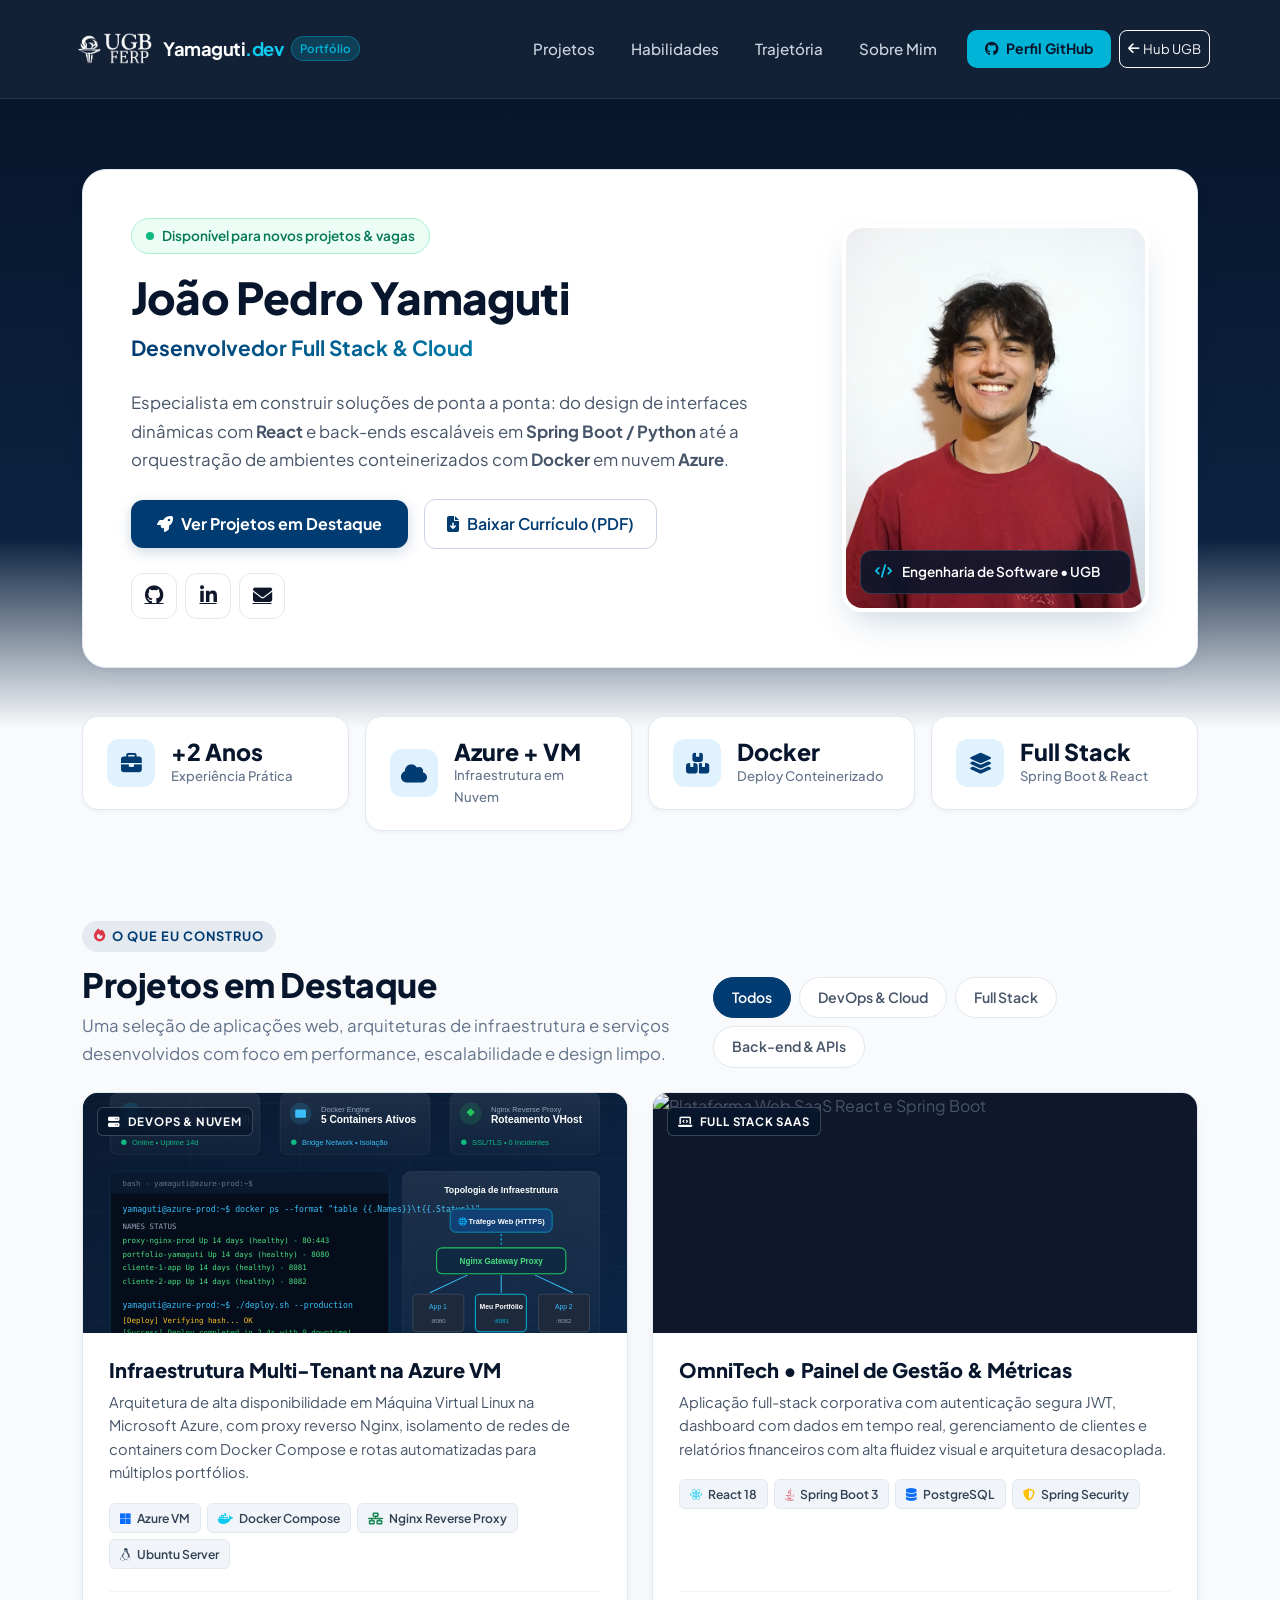
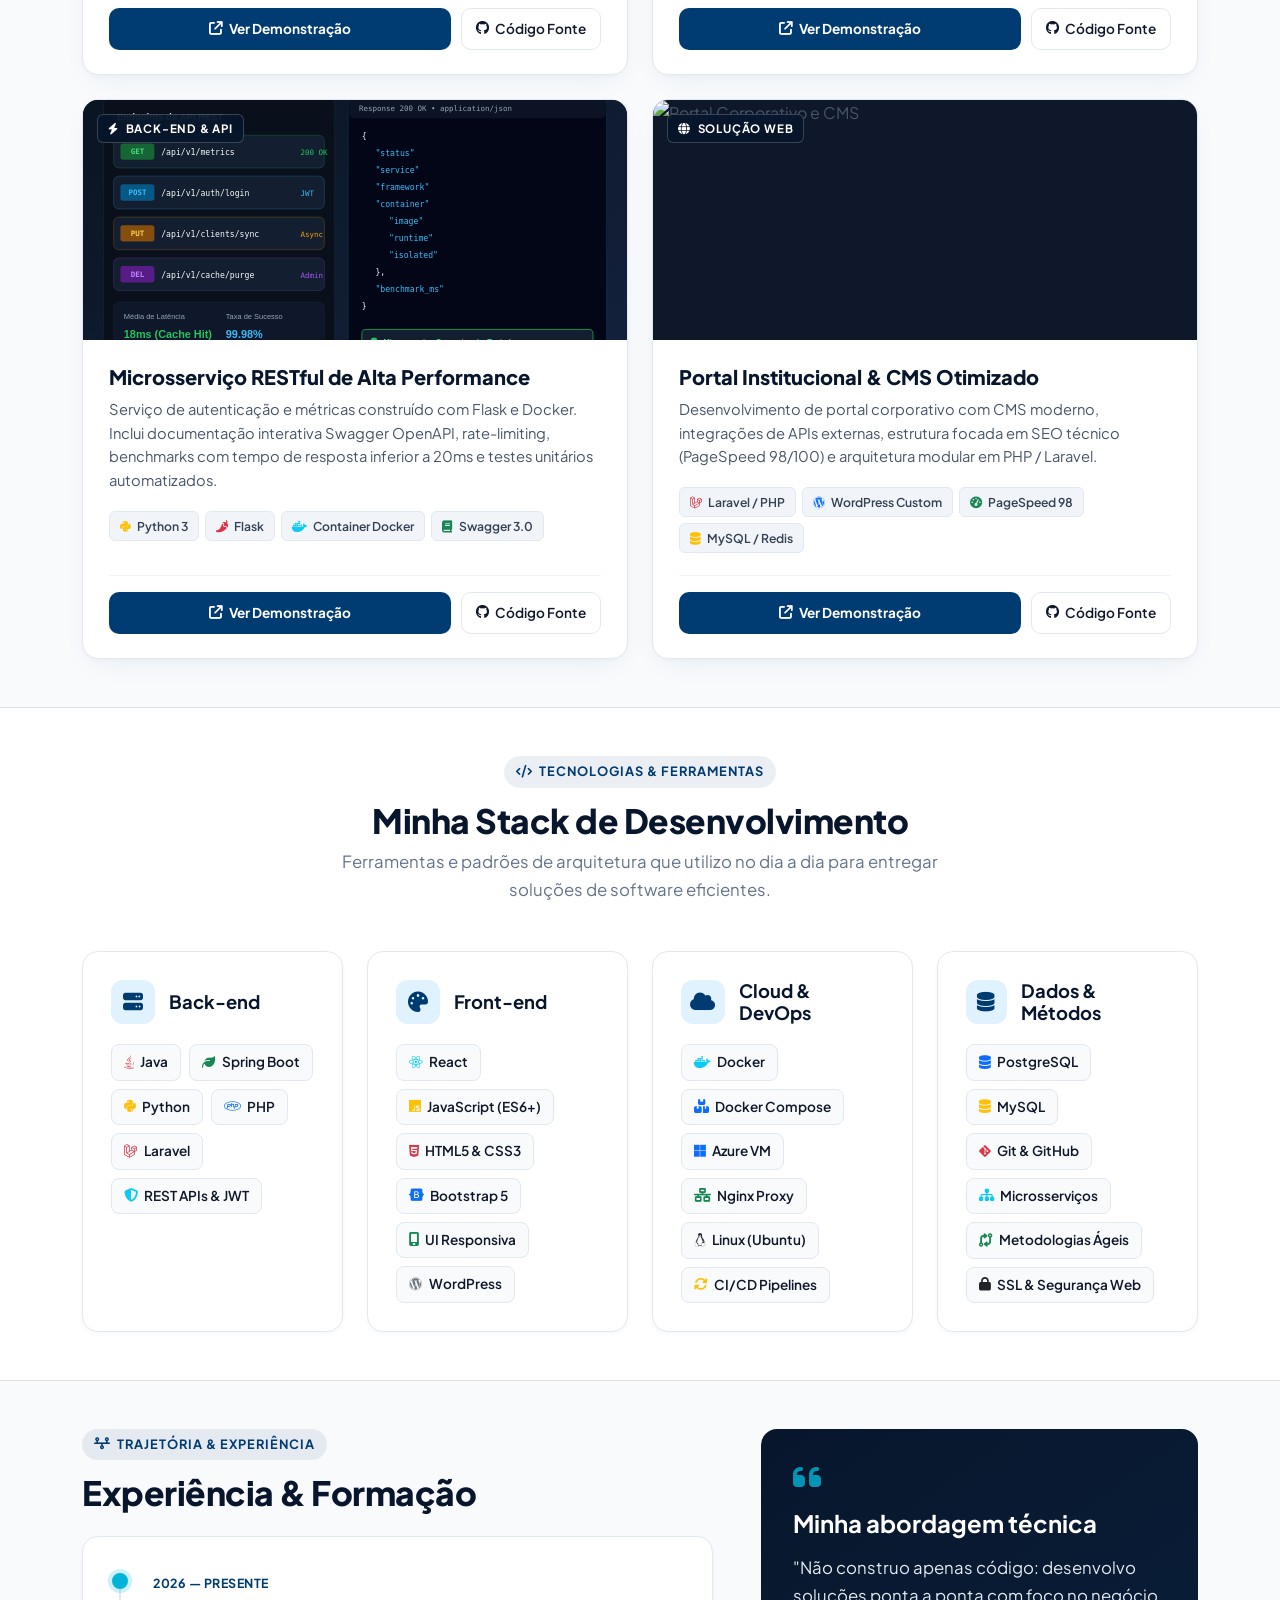
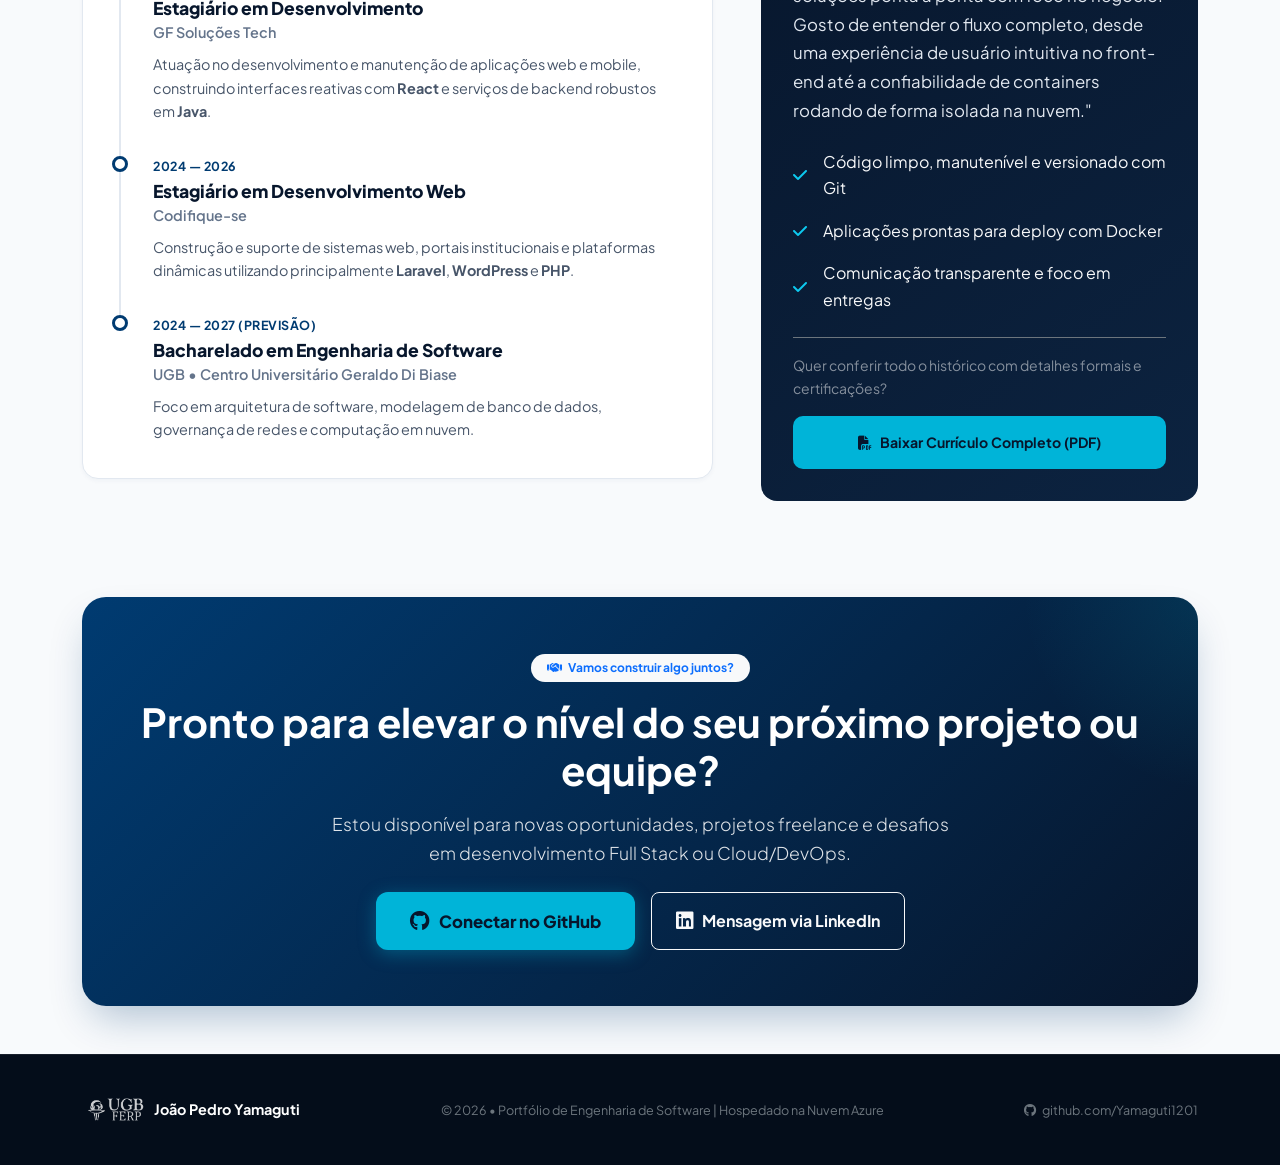
==== meu-portfolio/index.html @ a02f6c5c "feat: commit inicial do projeto trabalhoPortifolioUgb" ====
<!DOCTYPE html>
<html lang="pt-BR">

<head>
  <meta charset="UTF-8" />
  <meta name="viewport" content="width=device-width, initial-scale=1.0" />
  <title>João Pedro Yamaguti | Desenvolvedor Full Stack & Cloud</title>

  <!-- Google Fonts & Bootstrap -->
  <link rel="preconnect" href="https://fonts.googleapis.com">
  <link rel="preconnect" href="https://fonts.gstatic.com" crossorigin>
  <link href="https://fonts.googleapis.com/css2?family=Plus+Jakarta+Sans:wght@400;500;600;700;800&family=Inter:wght@400;500;600;700&display=swap" rel="stylesheet">
  <link href="https://cdn.jsdelivr.net/npm/bootstrap@5.3.3/dist/css/bootstrap.min.css" rel="stylesheet">
  <link rel="stylesheet" href="https://cdnjs.cloudflare.com/ajax/libs/font-awesome/6.5.1/css/all.min.css" />

  <!-- Estilos Personalizados -->
  <link rel="stylesheet" href="style.css" />
</head>

<body>

  <!-- ========================================================================
       Header / Navbar
       ======================================================================== -->
  <header class="navbar-custom sticky-top py-3">
    <nav class="navbar navbar-expand-lg navbar-dark container">
      <a class="navbar-brand d-flex align-items-center gap-2" href="#">
        <img src="images/fixed/logoShadow2018.png" alt="Logo UGB" style="height: 40px; width: auto;" />
        <div class="d-flex align-items-center gap-2">
          <span class="brand-title">Yamaguti<span class="text-info">.dev</span></span>
          <span class="brand-badge d-none d-sm-inline">Portfólio</span>
        </div>
      </a>

      <button class="navbar-toggler border-0" type="button" data-bs-toggle="collapse" data-bs-target="#navbarNav"
        aria-controls="navbarNav" aria-expanded="false" aria-label="Toggle navigation">
        <span class="navbar-toggler-icon"></span>
      </button>

      <div class="collapse navbar-collapse justify-content-end" id="navbarNav">
        <ul class="navbar-nav gap-2 align-items-center mt-3 mt-lg-0">
          <li class="nav-item">
            <a class="nav-link nav-link-custom" href="#projetos">Projetos</a>
          </li>
          <li class="nav-item">
            <a class="nav-link nav-link-custom" href="#skills">Habilidades</a>
          </li>
          <li class="nav-item">
            <a class="nav-link nav-link-custom" href="#trajetoria">Trajetória</a>
          </li>
          <li class="nav-item">
            <a class="nav-link nav-link-custom" href="#sobre">Sobre Mim</a>
          </li>
          <li class="nav-item ms-lg-2 d-flex gap-2 align-items-center">
            <a class="btn btn-nav-primary" href="https://github.com/Yamaguti1201" target="_blank" rel="noopener">
              <i class="fa-brands fa-github me-1"></i> Perfil GitHub
            </a>
            <a class="btn btn-outline-light btn-sm d-inline-flex align-items-center px-2 py-2" href="/" title="Voltar ao Hub UGB" style="font-size: 0.82rem; border-radius: 8px;">
              <i class="fa-solid fa-arrow-left me-1"></i> Hub UGB
            </a>
          </li>
        </ul>
      </div>
    </nav>
  </header>

  <!-- ========================================================================
       Hero Section
       ======================================================================== -->
  <section class="hero-wrapper">
    <div class="container">
      <div class="hero-card">
        <div class="row align-items-center g-5">

          <!-- Foto de Perfil / Visual -->
          <div class="col-lg-4 col-md-5 order-md-2">
            <div class="hero-img-box">
              <img src="images/variable/perfil1 - Edited.jpg" alt="Foto de João Pedro Yamaguti" />
              <div class="hero-img-tag">
                <i class="fa-solid fa-code text-info"></i>
                <span class="fw-semibold">Engenharia de Software • UGB</span>
              </div>
            </div>
          </div>

          <!-- Texto de Apresentação & Call To Actions -->
          <div class="col-lg-8 col-md-7 order-md-1 text-center text-md-start">
            
            <div class="hero-badge-status">
              <span class="pulse-dot"></span>
              <span>Disponível para novos projetos & vagas</span>
            </div>

            <h1 class="hero-name mb-2">João Pedro Yamaguti</h1>
            <div class="hero-role mb-4">Desenvolvedor Full Stack & Cloud</div>

            <p class="hero-bio mb-4">
              Especialista em construir soluções de ponta a ponta: do design de interfaces dinâmicas com 
              <strong>React</strong> e back-ends escaláveis em <strong>Spring Boot / Python</strong> até a 
              orquestração de ambientes conteinerizados com <strong>Docker</strong> em nuvem <strong>Azure</strong>.
            </p>

            <!-- Ações Principais -->
            <div class="d-flex flex-wrap gap-3 justify-content-center justify-content-md-start align-items-center mb-4">
              <a href="#projetos" class="btn btn-main-action">
                <i class="fa-solid fa-rocket"></i> Ver Projetos em Destaque
              </a>
              <a href="https://github.com/Yamaguti1201" target="_blank" rel="noopener" class="btn btn-cv-download">
                <i class="fa-solid fa-file-arrow-down"></i> Baixar Currículo (PDF)
              </a>
            </div>

            <!-- Redes Sociais Rápidas -->
            <div class="d-flex gap-2 justify-content-center justify-content-md-start">
              <a href="https://github.com/Yamaguti1201" target="_blank" rel="noopener" class="btn-social-icon" title="GitHub">
                <i class="fa-brands fa-github"></i>
              </a>
              <a href="https://github.com/Yamaguti1201" target="_blank" rel="noopener" class="btn-social-icon" title="LinkedIn">
                <i class="fa-brands fa-linkedin-in"></i>
              </a>
              <a href="https://github.com/Yamaguti1201" target="_blank" rel="noopener" class="btn-social-icon" title="Enviar Email">
                <i class="fa-solid fa-envelope"></i>
              </a>
            </div>

          </div>

        </div>
      </div>
    </div>
  </section>

  <!-- ========================================================================
       Quick Stats Ribbon (Métricas de Impacto)
       ======================================================================== -->
  <section class="stats-ribbon">
    <div class="container">
      <div class="row g-3">
        <div class="col-6 col-lg-3">
          <div class="stat-box">
            <div class="stat-icon"><i class="fa-solid fa-briefcase"></i></div>
            <div>
              <div class="stat-number">+2 Anos</div>
              <p class="stat-label">Experiência Prática</p>
            </div>
          </div>
        </div>
        <div class="col-6 col-lg-3">
          <div class="stat-box">
            <div class="stat-icon"><i class="fa-solid fa-cloud"></i></div>
            <div>
              <div class="stat-number">Azure + VM</div>
              <p class="stat-label">Infraestrutura em Nuvem</p>
            </div>
          </div>
        </div>
        <div class="col-6 col-lg-3">
          <div class="stat-box">
            <div class="stat-icon"><i class="fa-solid fa-boxes-stacked"></i></div>
            <div>
              <div class="stat-number">Docker</div>
              <p class="stat-label">Deploy Conteinerizado</p>
            </div>
          </div>
        </div>
        <div class="col-6 col-lg-3">
          <div class="stat-box">
            <div class="stat-icon"><i class="fa-solid fa-layer-group"></i></div>
            <div>
              <div class="stat-number">Full Stack</div>
              <p class="stat-label">Spring Boot & React</p>
            </div>
          </div>
        </div>
      </div>
    </div>
  </section>

  <!-- ========================================================================
       PROJETOS EM DESTAQUE (A Estrela do Portfólio)
       ======================================================================== -->
  <section id="projetos" class="py-5" style="padding-top: 90px !important;">
    <div class="container">
      
      <!-- Cabeçalho da Seção -->
      <div class="d-flex flex-column flex-md-row justify-content-between align-items-md-end mb-4 gap-3">
        <div>
          <span class="section-badge"><i class="fa-solid fa-fire text-danger"></i> O que eu construo</span>
          <h2 class="section-title mb-2">Projetos em Destaque</h2>
          <p class="section-subtitle mb-0">
            Uma seleção de aplicações web, arquiteturas de infraestrutura e serviços desenvolvidos com foco em performance, escalabilidade e design limpo.
          </p>
        </div>

        <!-- Filtros Rápidos (Interativos via JS) -->
        <div class="d-flex flex-wrap gap-2" id="project-filters">
          <button class="filter-btn active" data-filter="all">Todos</button>
          <button class="filter-btn" data-filter="cloud">DevOps & Cloud</button>
          <button class="filter-btn" data-filter="fullstack">Full Stack</button>
          <button class="filter-btn" data-filter="backend">Back-end & APIs</button>
        </div>
      </div>

      <!-- Grid de Cards de Projetos -->
      <div class="row g-4">

        <!-- Projeto 1: Cloud & DevOps Azure -->
        <div class="col-lg-6 project-item" data-category="cloud">
          <div class="project-card">
            <div class="project-media-wrapper">
              <span class="project-category-tag"><i class="fa-solid fa-server me-1"></i> DevOps & Nuvem</span>
              <img src="images/variable/project-cloud.svg" alt="Infraestrutura Azure e Docker" />
            </div>
            <div class="project-content">
              <h3 class="project-title">Infraestrutura Multi-Tenant na Azure VM</h3>
              <p class="project-desc">
                Arquitetura de alta disponibilidade em Máquina Virtual Linux na Microsoft Azure, com proxy reverso Nginx, 
                isolamento de redes de containers com Docker Compose e rotas automatizadas para múltiplos portfólios.
              </p>
              <div class="tech-tags-list">
                <span class="tech-tag"><i class="fa-brands fa-microsoft text-primary me-1"></i> Azure VM</span>
                <span class="tech-tag"><i class="fa-brands fa-docker text-info me-1"></i> Docker Compose</span>
                <span class="tech-tag"><i class="fa-solid fa-network-wired text-success me-1"></i> Nginx Reverse Proxy</span>
                <span class="tech-tag"><i class="fa-brands fa-linux me-1"></i> Ubuntu Server</span>
              </div>
              <div class="project-card-footer">
                <a href="https://github.com/Yamaguti1201" target="_blank" rel="noopener" class="btn-project-primary">
                  <i class="fa-solid fa-arrow-up-right-from-square"></i> Ver Demonstração
                </a>
                <a href="https://github.com/Yamaguti1201" target="_blank" rel="noopener" class="btn-project-code">
                  <i class="fa-brands fa-github"></i> Código Fonte
                </a>
              </div>
            </div>
          </div>
        </div>

        <!-- Projeto 2: Full Stack Spring Boot + React -->
        <div class="col-lg-6 project-item" data-category="fullstack">
          <div class="project-card">
            <div class="project-media-wrapper">
              <span class="project-category-tag"><i class="fa-solid fa-laptop-code me-1"></i> Full Stack SaaS</span>
              <img src="images/variable/project-webapp.svg" alt="Plataforma Web SaaS React e Spring Boot" />
            </div>
            <div class="project-content">
              <h3 class="project-title">OmniTech • Painel de Gestão & Métricas</h3>
              <p class="project-desc">
                Aplicação full-stack corporativa com autenticação segura JWT, dashboard com dados em tempo real, 
                gerenciamento de clientes e relatórios financeiros com alta fluidez visual e arquitetura desacoplada.
              </p>
              <div class="tech-tags-list">
                <span class="tech-tag"><i class="fa-brands fa-react text-info me-1"></i> React 18</span>
                <span class="tech-tag"><i class="fa-brands fa-java text-danger me-1"></i> Spring Boot 3</span>
                <span class="tech-tag"><i class="fa-solid fa-database text-primary me-1"></i> PostgreSQL</span>
                <span class="tech-tag"><i class="fa-solid fa-shield-halved text-warning me-1"></i> Spring Security</span>
              </div>
              <div class="project-card-footer">
                <a href="https://github.com/Yamaguti1201" target="_blank" rel="noopener" class="btn-project-primary">
                  <i class="fa-solid fa-arrow-up-right-from-square"></i> Ver Demonstração
                </a>
                <a href="https://github.com/Yamaguti1201" target="_blank" rel="noopener" class="btn-project-code">
                  <i class="fa-brands fa-github"></i> Código Fonte
                </a>
              </div>
            </div>
          </div>
        </div>

        <!-- Projeto 3: API Python Flask Microservice -->
        <div class="col-lg-6 project-item" data-category="backend">
          <div class="project-card">
            <div class="project-media-wrapper">
              <span class="project-category-tag"><i class="fa-solid fa-bolt me-1"></i> Back-end & API</span>
              <img src="images/variable/project-api.svg" alt="API REST em Python e Flask" />
            </div>
            <div class="project-content">
              <h3 class="project-title">Microsserviço RESTful de Alta Performance</h3>
              <p class="project-desc">
                Serviço de autenticação e métricas construído com Flask e Docker. Inclui documentação interativa Swagger OpenAPI, 
                rate-limiting, benchmarks com tempo de resposta inferior a 20ms e testes unitários automatizados.
              </p>
              <div class="tech-tags-list">
                <span class="tech-tag"><i class="fa-brands fa-python text-warning me-1"></i> Python 3</span>
                <span class="tech-tag"><i class="fa-solid fa-pepper-hot text-danger me-1"></i> Flask</span>
                <span class="tech-tag"><i class="fa-brands fa-docker text-info me-1"></i> Container Docker</span>
                <span class="tech-tag"><i class="fa-solid fa-book text-success me-1"></i> Swagger 3.0</span>
              </div>
              <div class="project-card-footer">
                <a href="https://github.com/Yamaguti1201" target="_blank" rel="noopener" class="btn-project-primary">
                  <i class="fa-solid fa-arrow-up-right-from-square"></i> Ver Demonstração
                </a>
                <a href="https://github.com/Yamaguti1201" target="_blank" rel="noopener" class="btn-project-code">
                  <i class="fa-brands fa-github"></i> Código Fonte
                </a>
              </div>
            </div>
          </div>
        </div>

        <!-- Projeto 4: Portal Web & Otimização de Performance -->
        <div class="col-lg-6 project-item" data-category="fullstack">
          <div class="project-card">
            <div class="project-media-wrapper">
              <span class="project-category-tag"><i class="fa-solid fa-globe me-1"></i> Solução Web</span>
              <img src="images/variable/project-cms.svg" alt="Portal Corporativo e CMS" />
            </div>
            <div class="project-content">
              <h3 class="project-title">Portal Institucional & CMS Otimizado</h3>
              <p class="project-desc">
                Desenvolvimento de portal corporativo com CMS moderno, integrações de APIs externas, 
                estrutura focada em SEO técnico (PageSpeed 98/100) e arquitetura modular em PHP / Laravel.
              </p>
              <div class="tech-tags-list">
                <span class="tech-tag"><i class="fa-brands fa-laravel text-danger me-1"></i> Laravel / PHP</span>
                <span class="tech-tag"><i class="fa-brands fa-wordpress text-primary me-1"></i> WordPress Custom</span>
                <span class="tech-tag"><i class="fa-solid fa-gauge-high text-success me-1"></i> PageSpeed 98</span>
                <span class="tech-tag"><i class="fa-solid fa-database text-warning me-1"></i> MySQL / Redis</span>
              </div>
              <div class="project-card-footer">
                <a href="https://github.com/Yamaguti1201" target="_blank" rel="noopener" class="btn-project-primary">
                  <i class="fa-solid fa-arrow-up-right-from-square"></i> Ver Demonstração
                </a>
                <a href="https://github.com/Yamaguti1201" target="_blank" rel="noopener" class="btn-project-code">
                  <i class="fa-brands fa-github"></i> Código Fonte
                </a>
              </div>
            </div>
          </div>
        </div>

      </div>

    </div>
  </section>

  <!-- ========================================================================
       STACK TECNOLÓGICA & HABILIDADES
       ======================================================================== -->
  <section id="skills" class="py-5 bg-white border-top border-bottom">
    <div class="container">
      
      <div class="text-center max-w-xl mx-auto mb-5">
        <span class="section-badge"><i class="fa-solid fa-code"></i> Tecnologias & Ferramentas</span>
        <h2 class="section-title mb-2">Minha Stack de Desenvolvimento</h2>
        <p class="section-subtitle mx-auto">
          Ferramentas e padrões de arquitetura que utilizo no dia a dia para entregar soluções de software eficientes.
        </p>
      </div>

      <div class="row g-4">
        <!-- Back-end -->
        <div class="col-md-6 col-lg-3">
          <div class="skill-category-card">
            <div class="skill-cat-header">
              <div class="skill-cat-icon"><i class="fa-solid fa-server"></i></div>
              <h4 class="skill-cat-title">Back-end</h4>
            </div>
            <div class="skill-items-grid">
              <span class="skill-badge"><i class="fa-brands fa-java text-danger"></i> Java</span>
              <span class="skill-badge"><i class="fa-solid fa-leaf text-success"></i> Spring Boot</span>
              <span class="skill-badge"><i class="fa-brands fa-python text-warning"></i> Python</span>
              <span class="skill-badge"><i class="fa-brands fa-php text-primary"></i> PHP</span>
              <span class="skill-badge"><i class="fa-brands fa-laravel text-danger"></i> Laravel</span>
              <span class="skill-badge"><i class="fa-solid fa-shield-halved text-info"></i> REST APIs & JWT</span>
            </div>
          </div>
        </div>

        <!-- Front-end -->
        <div class="col-md-6 col-lg-3">
          <div class="skill-category-card">
            <div class="skill-cat-header">
              <div class="skill-cat-icon"><i class="fa-solid fa-palette"></i></div>
              <h4 class="skill-cat-title">Front-end</h4>
            </div>
            <div class="skill-items-grid">
              <span class="skill-badge"><i class="fa-brands fa-react text-info"></i> React</span>
              <span class="skill-badge"><i class="fa-brands fa-js text-warning"></i> JavaScript (ES6+)</span>
              <span class="skill-badge"><i class="fa-brands fa-html5 text-danger"></i> HTML5 & CSS3</span>
              <span class="skill-badge"><i class="fa-brands fa-bootstrap text-primary"></i> Bootstrap 5</span>
              <span class="skill-badge"><i class="fa-solid fa-mobile-screen text-success"></i> UI Responsiva</span>
              <span class="skill-badge"><i class="fa-brands fa-wordpress text-secondary"></i> WordPress</span>
            </div>
          </div>
        </div>

        <!-- Cloud & DevOps -->
        <div class="col-md-6 col-lg-3">
          <div class="skill-category-card">
            <div class="skill-cat-header">
              <div class="skill-cat-icon"><i class="fa-solid fa-cloud"></i></div>
              <h4 class="skill-cat-title">Cloud & DevOps</h4>
            </div>
            <div class="skill-items-grid">
              <span class="skill-badge"><i class="fa-brands fa-docker text-info"></i> Docker</span>
              <span class="skill-badge"><i class="fa-solid fa-boxes-stacked text-primary"></i> Docker Compose</span>
              <span class="skill-badge"><i class="fa-brands fa-microsoft text-primary"></i> Azure VM</span>
              <span class="skill-badge"><i class="fa-solid fa-network-wired text-success"></i> Nginx Proxy</span>
              <span class="skill-badge"><i class="fa-brands fa-linux text-dark"></i> Linux (Ubuntu)</span>
              <span class="skill-badge"><i class="fa-solid fa-rotate text-warning"></i> CI/CD Pipelines</span>
            </div>
          </div>
        </div>

        <!-- Banco de Dados & Métodos -->
        <div class="col-md-6 col-lg-3">
          <div class="skill-category-card">
            <div class="skill-cat-header">
              <div class="skill-cat-icon"><i class="fa-solid fa-database"></i></div>
              <h4 class="skill-cat-title">Dados & Métodos</h4>
            </div>
            <div class="skill-items-grid">
              <span class="skill-badge"><i class="fa-solid fa-database text-primary"></i> PostgreSQL</span>
              <span class="skill-badge"><i class="fa-solid fa-database text-warning"></i> MySQL</span>
              <span class="skill-badge"><i class="fa-brands fa-git-alt text-danger"></i> Git & GitHub</span>
              <span class="skill-badge"><i class="fa-solid fa-sitemap text-info"></i> Microsserviços</span>
              <span class="skill-badge"><i class="fa-solid fa-code-compare text-success"></i> Metodologias Ágeis</span>
              <span class="skill-badge"><i class="fa-solid fa-lock text-dark"></i> SSL & Segurança Web</span>
            </div>
          </div>
        </div>

      </div>

    </div>
  </section>

  <!-- ========================================================================
       TRAJETÓRIA & SOBRE MIM (Substituindo o visual burocrático de currículo)
       ======================================================================== -->
  <section id="trajetoria" class="py-5">
    <div class="container">
      
      <div class="row g-5 align-items-stretch">
        
        <!-- Coluna da Esquerda: Timeline Profissional Moderna -->
        <div class="col-lg-7">
          <span class="section-badge"><i class="fa-solid fa-timeline"></i> Trajetória & Experiência</span>
          <h2 class="section-title mb-4">Experiência & Formação</h2>

          <div class="timeline-card">
            
            <!-- Item 1: Atual -->
            <div class="timeline-item active">
              <div class="timeline-dot"></div>
              <div class="timeline-period">2026 — Presente</div>
              <h3 class="timeline-role">Estagiário em Desenvolvimento</h3>
              <div class="timeline-company">GF Soluções Tech</div>
              <p class="timeline-text">
                Atuação no desenvolvimento e manutenção de aplicações web e mobile, construindo interfaces reativas com 
                <strong>React</strong> e serviços de backend robustos em <strong>Java</strong>.
              </p>
            </div>

            <!-- Item 2 -->
            <div class="timeline-item">
              <div class="timeline-dot"></div>
              <div class="timeline-period">2024 — 2026</div>
              <h3 class="timeline-role">Estagiário em Desenvolvimento Web</h3>
              <div class="timeline-company">Codifique-se</div>
              <p class="timeline-text">
                Construção e suporte de sistemas web, portais institucionais e plataformas dinâmicas utilizando 
                principalmente <strong>Laravel</strong>, <strong>WordPress</strong> e <strong>PHP</strong>.
              </p>
            </div>

            <!-- Item 3: Formação Acadêmica -->
            <div class="timeline-item">
              <div class="timeline-dot"></div>
              <div class="timeline-period">2024 — 2027 (Previsão)</div>
              <h3 class="timeline-role">Bacharelado em Engenharia de Software</h3>
              <div class="timeline-company">UGB • Centro Universitário Geraldo Di Biase</div>
              <p class="timeline-text">
                Foco em arquitetura de software, modelagem de banco de dados, governança de redes e computação em nuvem.
              </p>
            </div>

          </div>
        </div>

        <!-- Coluna da Direita: Filosofia de Engenharia e Download do CV Completo -->
        <div class="col-lg-5" id="sobre">
          <div class="highlight-quote-box">
            <div>
              <i class="fa-solid fa-quote-left quote-icon"></i>
              <h3 class="h4 fw-bold text-white mb-3">Minha abordagem técnica</h3>
              <p class="quote-text mb-4">
                "Não construo apenas código: desenvolvo soluções ponta a ponta com foco no negócio. 
                Gosto de entender o fluxo completo, desde uma experiência de usuário intuitiva no front-end até 
                a confiabilidade de containers rodando de forma isolada na nuvem."
              </p>

              <div class="d-flex flex-column gap-3 mb-4">
                <div class="d-flex align-items-center gap-3 text-light">
                  <i class="fa-solid fa-check text-info"></i>
                  <span>Código limpo, manutenível e versionado com Git</span>
                </div>
                <div class="d-flex align-items-center gap-3 text-light">
                  <i class="fa-solid fa-check text-info"></i>
                  <span>Aplicações prontas para deploy com Docker</span>
                </div>
                <div class="d-flex align-items-center gap-3 text-light">
                  <i class="fa-solid fa-check text-info"></i>
                  <span>Comunicação transparente e foco em entregas</span>
                </div>
              </div>
            </div>

            <div class="pt-3 border-top border-secondary">
              <p class="small text-white-50 mb-3">
                Quer conferir todo o histórico com detalhes formais e certificações?
              </p>
              <a href="https://github.com/Yamaguti1201" target="_blank" rel="noopener" class="btn btn-nav-primary w-100 py-3 text-center justify-content-center d-flex align-items-center gap-2">
                <i class="fa-solid fa-file-pdf"></i> Baixar Currículo Completo (PDF)
              </a>
            </div>
          </div>
        </div>

      </div>

    </div>
  </section>

  <!-- ========================================================================
       CHAMADA PARA AÇÃO (CTA / CONTATO)
       ======================================================================== -->
  <section id="contato" class="py-5">
    <div class="container">
      <div class="cta-box text-center">
        <span class="badge bg-light text-primary fw-bold px-3 py-2 rounded-pill mb-3">
          <i class="fa-solid fa-handshake me-1"></i> Vamos construir algo juntos?
        </span>
        <h2 class="display-6 fw-bold text-white mb-3">
          Pronto para elevar o nível do seu próximo projeto ou equipe?
        </h2>
        <p class="lead text-light mb-4 mx-auto" style="max-width: 620px; font-size: 1.1rem; opacity: 0.9;">
          Estou disponível para novas oportunidades, projetos freelance e desafios em desenvolvimento Full Stack ou Cloud/DevOps.
        </p>

        <div class="d-flex flex-wrap gap-3 justify-content-center">
          <a href="https://github.com/Yamaguti1201" target="_blank" rel="noopener" class="btn btn-cta-contact">
            <i class="fa-brands fa-github fs-5"></i> Conectar no GitHub
          </a>
          <a href="https://github.com/Yamaguti1201" target="_blank" rel="noopener" class="btn btn-outline-light px-4 py-3 rounded-3 fw-bold d-inline-flex align-items-center gap-2">
            <i class="fa-brands fa-linkedin fs-5"></i> Mensagem via LinkedIn
          </a>
        </div>
      </div>
    </div>
  </section>

  <!-- ========================================================================
       FOOTER
       ======================================================================== -->
  <footer class="footer-custom">
    <div class="container text-center">
      <div class="d-flex flex-column flex-md-row justify-content-between align-items-center gap-3">
        <div class="d-flex align-items-center gap-2">
          <img src="images/fixed/logoShadow2018.png" alt="Logo UGB" style="height: 30px; opacity: 0.8;" />
          <span class="text-white fw-bold">João Pedro Yamaguti</span>
        </div>
        <p class="mb-0 text-secondary small">
          © 2026 • Portfólio de Engenharia de Software | Hospedado na Nuvem Azure
        </p>
        <div>
          <a href="https://github.com/Yamaguti1201" target="_blank" rel="noopener" class="text-secondary text-decoration-none small hover-white">
            <i class="fa-brands fa-github me-1"></i> github.com/Yamaguti1201
          </a>
        </div>
      </div>
    </div>
  </footer>

  <!-- Scripts -->
  <script src="https://cdn.jsdelivr.net/npm/bootstrap@5.3.3/dist/js/bootstrap.bundle.min.js"></script>
  <script>
    // Filtro interativo de projetos
    document.addEventListener('DOMContentLoaded', function () {
      const filterBtns = document.querySelectorAll('#project-filters .filter-btn');
      const projectItems = document.querySelectorAll('.project-item');

      filterBtns.forEach(btn => {
        btn.addEventListener('click', function () {
          // Atualiza botão ativo
          filterBtns.forEach(b => b.classList.remove('active'));
          this.classList.add('active');

          const filterValue = this.getAttribute('data-filter');

          // Filtra os cards
          projectItems.forEach(item => {
            const category = item.getAttribute('data-category');
            if (filterValue === 'all' || category === filterValue) {
              item.style.display = 'block';
              item.style.animation = 'fadeIn 0.4s ease forwards';
            } else {
              item.style.display = 'none';
            }
          });
        });
      });
    });
  </script>

</body>

</html>
---- meu-portfolio/style.css ----
@import url('https://fonts.googleapis.com/css2?family=Plus+Jakarta+Sans:wght@400;500;600;700;800&family=Inter:wght@400;500;600;700&display=swap');

:root {
  --primary-dark: #07162c;
  --primary-blue: #003b71;
  --accent-cyan: #00b4d8;
  --accent-hover: #0096c7;
  --accent-light: #e0f2fe;
  --bg-page: #f8fafc;
  --bg-card: #ffffff;
  --text-dark: #0f172a;
  --text-body: #475569;
  --text-muted: #64748b;
  --border-subtle: #e2e8f0;
  --shadow-sm: 0 2px 4px rgba(0, 59, 113, 0.04);
  --shadow-card: 0 10px 30px -10px rgba(0, 59, 113, 0.08), 0 2px 6px -2px rgba(0, 0, 0, 0.04);
  --shadow-hover: 0 20px 35px -10px rgba(0, 59, 113, 0.16), 0 6px 12px -4px rgba(0, 0, 0, 0.06);
  --radius-lg: 16px;
  --radius-md: 12px;
}

body {
  font-family: 'Plus Jakarta Sans', 'Inter', -apple-system, sans-serif;
  background-color: var(--bg-page);
  color: var(--text-body);
  line-height: 1.65;
  overflow-x: hidden;
}

/* ==========================================================================
   Navbar
   ========================================================================== */
.navbar-custom {
  background: rgba(7, 22, 44, 0.95);
  backdrop-filter: blur(12px);
  -webkit-backdrop-filter: blur(12px);
  border-bottom: 1px solid rgba(255, 255, 255, 0.08);
  transition: all 0.3s ease;
}

.brand-title {
  font-size: 1.15rem;
  font-weight: 700;
  color: #ffffff;
  letter-spacing: -0.5px;
}

.brand-badge {
  font-size: 0.72rem;
  background: rgba(0, 180, 216, 0.2);
  color: var(--accent-cyan);
  border: 1px solid rgba(0, 180, 216, 0.4);
  padding: 2px 8px;
  border-radius: 20px;
  font-weight: 600;
}

.nav-link-custom {
  color: #cbd5e1 !important;
  font-weight: 500;
  font-size: 0.95rem;
  padding: 8px 14px !important;
  border-radius: 8px;
  transition: all 0.2s ease;
}

.nav-link-custom:hover {
  color: #ffffff !important;
  background: rgba(255, 255, 255, 0.06);
}

.btn-nav-primary {
  background: var(--accent-cyan);
  color: #07162c !important;
  font-weight: 700;
  font-size: 0.88rem;
  padding: 8px 18px;
  border-radius: 10px;
  border: none;
  transition: all 0.25s ease;
}

.btn-nav-primary:hover {
  background: #38bdf8;
  transform: translateY(-2px);
  box-shadow: 0 4px 14px rgba(0, 180, 216, 0.35);
}

/* ==========================================================================
   Hero Section
   ========================================================================== */
.hero-wrapper {
  background: linear-gradient(180deg, #07162c 0%, #0c2340 70%, #f8fafc 100%);
  padding-top: 70px;
  padding-bottom: 60px;
  position: relative;
}

.hero-card {
  background: #ffffff;
  border-radius: 24px;
  padding: 48px;
  box-shadow: var(--shadow-card);
  border: 1px solid var(--border-subtle);
  position: relative;
  overflow: hidden;
}

.hero-badge-status {
  display: inline-flex;
  align-items: center;
  gap: 8px;
  background: #ecfdf5;
  border: 1px solid #a7f3d0;
  color: #047857;
  padding: 6px 14px;
  border-radius: 30px;
  font-size: 0.85rem;
  font-weight: 600;
  margin-bottom: 18px;
}

.pulse-dot {
  width: 8px;
  height: 8px;
  background-color: #10b981;
  border-radius: 50%;
  box-shadow: 0 0 0 0 rgba(16, 185, 129, 0.7);
  animation: pulse-green 1.8s infinite;
}

@keyframes pulse-green {
  0% {
    transform: scale(0.95);
    box-shadow: 0 0 0 0 rgba(16, 185, 129, 0.7);
  }
  70% {
    transform: scale(1);
    box-shadow: 0 0 0 8px rgba(16, 185, 129, 0);
  }
  100% {
    transform: scale(0.95);
    box-shadow: 0 0 0 0 rgba(16, 185, 129, 0);
  }
}

.hero-name {
  font-size: 2.75rem;
  font-weight: 800;
  color: var(--primary-dark);
  line-height: 1.15;
  letter-spacing: -0.8px;
}

.hero-role {
  font-size: 1.3rem;
  font-weight: 700;
  color: var(--primary-blue);
  background: linear-gradient(90deg, #003b71, #00b4d8);
  -webkit-background-clip: text;
  -webkit-text-fill-color: transparent;
}

.hero-bio {
  color: var(--text-body);
  font-size: 1.05rem;
  line-height: 1.7;
}

.hero-img-box {
  position: relative;
  border-radius: 20px;
  overflow: hidden;
  box-shadow: 0 16px 36px -12px rgba(0, 59, 113, 0.25);
  border: 4px solid #ffffff;
}

.hero-img-box img {
  width: 100%;
  height: 380px;
  object-fit: cover;
  display: block;
  transition: transform 0.4s ease;
}

.hero-img-box:hover img {
  transform: scale(1.03);
}

.hero-img-tag {
  position: absolute;
  bottom: 14px;
  left: 14px;
  right: 14px;
  background: rgba(7, 22, 44, 0.85);
  backdrop-filter: blur(8px);
  padding: 10px 14px;
  border-radius: 12px;
  color: #ffffff;
  display: flex;
  align-items: center;
  gap: 10px;
  font-size: 0.85rem;
  border: 1px solid rgba(255, 255, 255, 0.15);
}

/* Action Buttons */
.btn-main-action {
  background: var(--primary-blue);
  color: #ffffff !important;
  font-weight: 700;
  padding: 12px 26px;
  border-radius: 12px;
  border: none;
  display: inline-flex;
  align-items: center;
  gap: 8px;
  transition: all 0.25s ease;
  box-shadow: 0 4px 14px rgba(0, 59, 113, 0.2);
}

.btn-main-action:hover {
  background: #002b54;
  transform: translateY(-2px);
  box-shadow: 0 6px 20px rgba(0, 59, 113, 0.3);
}

.btn-cv-download {
  background: #ffffff;
  color: var(--primary-blue) !important;
  border: 1.5px solid #cbd5e1;
  font-weight: 600;
  padding: 12px 22px;
  border-radius: 12px;
  display: inline-flex;
  align-items: center;
  gap: 8px;
  transition: all 0.25s ease;
}

.btn-cv-download:hover {
  border-color: var(--primary-blue);
  background: #f8fafc;
  transform: translateY(-2px);
}

.btn-social-icon {
  width: 46px;
  height: 46px;
  border-radius: 12px;
  border: 1.5px solid #e2e8f0;
  background: #ffffff;
  display: inline-flex;
  align-items: center;
  justify-content: center;
  color: var(--text-dark);
  font-size: 1.2rem;
  transition: all 0.2s ease;
}

.btn-social-icon:hover {
  border-color: var(--primary-blue);
  color: var(--primary-blue);
  background: #f1f5f9;
  transform: translateY(-2px);
}

/* ==========================================================================
   Quick Stats Ribbon
   ========================================================================== */
.stats-ribbon {
  margin-top: -28px;
  position: relative;
  z-index: 10;
}

.stat-box {
  background: #ffffff;
  border-radius: 16px;
  padding: 22px 24px;
  border: 1px solid var(--border-subtle);
  box-shadow: var(--shadow-sm);
  display: flex;
  align-items: center;
  gap: 16px;
  transition: transform 0.25s ease, box-shadow 0.25s ease;
}

.stat-box:hover {
  transform: translateY(-4px);
  box-shadow: var(--shadow-card);
}

.stat-icon {
  width: 48px;
  height: 48px;
  border-radius: 12px;
  background: var(--accent-light);
  color: var(--primary-blue);
  display: flex;
  align-items: center;
  justify-content: center;
  font-size: 1.3rem;
  flex-shrink: 0;
}

.stat-number {
  font-size: 1.45rem;
  font-weight: 800;
  color: var(--primary-dark);
  line-height: 1.1;
}

.stat-label {
  font-size: 0.82rem;
  color: var(--text-muted);
  font-weight: 500;
  margin-bottom: 0;
}

/* ==========================================================================
   Section Header Styling
   ========================================================================== */
.section-badge {
  display: inline-flex;
  align-items: center;
  gap: 6px;
  font-size: 0.8rem;
  font-weight: 700;
  text-transform: uppercase;
  letter-spacing: 1px;
  color: var(--primary-blue);
  background: rgba(0, 59, 113, 0.08);
  padding: 5px 12px;
  border-radius: 20px;
  margin-bottom: 12px;
}

.section-title {
  font-size: 2.1rem;
  font-weight: 800;
  color: var(--primary-dark);
  letter-spacing: -0.5px;
}

.section-subtitle {
  color: var(--text-muted);
  font-size: 1.05rem;
  max-width: 640px;
}

/* Filter pills */
.filter-btn {
  background: #ffffff;
  border: 1.5px solid #e2e8f0;
  color: var(--text-body);
  font-size: 0.88rem;
  font-weight: 600;
  padding: 8px 18px;
  border-radius: 25px;
  cursor: pointer;
  transition: all 0.2s ease;
}

.filter-btn:hover,
.filter-btn.active {
  background: var(--primary-blue);
  border-color: var(--primary-blue);
  color: #ffffff;
}

/* ==========================================================================
   Project Showcase Cards
   ========================================================================== */
.project-card {
  background: #ffffff;
  border-radius: var(--radius-lg);
  border: 1px solid var(--border-subtle);
  overflow: hidden;
  box-shadow: var(--shadow-card);
  transition: transform 0.3s ease, box-shadow 0.3s ease;
  height: 100%;
  display: flex;
  flex-direction: column;
}

.project-card:hover {
  transform: translateY(-6px);
  box-shadow: var(--shadow-hover);
}

.project-media-wrapper {
  position: relative;
  background: #0f172a;
  overflow: hidden;
  height: 240px;
  display: flex;
  align-items: center;
  justify-content: center;
}

.project-media-wrapper img,
.project-media-wrapper svg {
  width: 100%;
  height: 100%;
  object-fit: cover;
  transition: transform 0.4s ease;
}

.project-card:hover .project-media-wrapper img,
.project-card:hover .project-media-wrapper svg {
  transform: scale(1.04);
}

.project-category-tag {
  position: absolute;
  top: 14px;
  left: 14px;
  background: rgba(7, 22, 44, 0.85);
  backdrop-filter: blur(8px);
  color: #ffffff;
  font-size: 0.72rem;
  font-weight: 700;
  text-transform: uppercase;
  letter-spacing: 0.8px;
  padding: 4px 10px;
  border-radius: 6px;
  border: 1px solid rgba(255, 255, 255, 0.2);
}

.project-content {
  padding: 24px 26px;
  display: flex;
  flex-direction: column;
  flex-grow: 1;
}

.project-title {
  font-size: 1.25rem;
  font-weight: 800;
  color: var(--primary-dark);
  margin-bottom: 8px;
  line-height: 1.3;
}

.project-desc {
  font-size: 0.92rem;
  color: var(--text-body);
  line-height: 1.6;
  margin-bottom: 18px;
}

.tech-tags-list {
  display: flex;
  flex-wrap: wrap;
  gap: 6px;
  margin-bottom: 22px;
}

.tech-tag {
  font-size: 0.76rem;
  font-weight: 600;
  padding: 4px 10px;
  border-radius: 6px;
  background: #f1f5f9;
  color: #334155;
  border: 1px solid #e2e8f0;
}

.project-card-footer {
  margin-top: auto;
  padding-top: 16px;
  border-top: 1px solid #f1f5f9;
  display: flex;
  gap: 10px;
}

.btn-project-primary {
  background: var(--primary-blue);
  color: #ffffff !important;
  font-size: 0.85rem;
  font-weight: 700;
  padding: 9px 16px;
  border-radius: 10px;
  text-decoration: none;
  display: inline-flex;
  align-items: center;
  gap: 6px;
  flex-grow: 1;
  justify-content: center;
  transition: all 0.2s ease;
}

.btn-project-primary:hover {
  background: #002b54;
}

.btn-project-code {
  background: #ffffff;
  color: var(--text-dark) !important;
  border: 1.5px solid #e2e8f0;
  font-size: 0.85rem;
  font-weight: 600;
  padding: 9px 14px;
  border-radius: 10px;
  text-decoration: none;
  display: inline-flex;
  align-items: center;
  gap: 6px;
  transition: all 0.2s ease;
}

.btn-project-code:hover {
  border-color: var(--primary-blue);
  color: var(--primary-blue) !important;
  background: #f8fafc;
}

/* ==========================================================================
   Tech Stack & Skills Cards
   ========================================================================== */
.skill-category-card {
  background: #ffffff;
  border-radius: var(--radius-lg);
  padding: 28px;
  border: 1px solid var(--border-subtle);
  box-shadow: var(--shadow-sm);
  height: 100%;
  transition: transform 0.25s ease, box-shadow 0.25s ease;
}

.skill-category-card:hover {
  transform: translateY(-4px);
  box-shadow: var(--shadow-card);
}

.skill-cat-header {
  display: flex;
  align-items: center;
  gap: 14px;
  margin-bottom: 20px;
}

.skill-cat-icon {
  width: 44px;
  height: 44px;
  border-radius: 12px;
  background: var(--accent-light);
  color: var(--primary-blue);
  display: flex;
  align-items: center;
  justify-content: center;
  font-size: 1.25rem;
}

.skill-cat-title {
  font-size: 1.15rem;
  font-weight: 700;
  color: var(--primary-dark);
  margin-bottom: 0;
}

.skill-items-grid {
  display: flex;
  flex-wrap: wrap;
  gap: 8px;
}

.skill-badge {
  background: #f8fafc;
  border: 1px solid #e2e8f0;
  border-radius: 8px;
  padding: 6px 12px;
  font-size: 0.85rem;
  font-weight: 600;
  color: var(--text-dark);
  display: inline-flex;
  align-items: center;
  gap: 6px;
  transition: all 0.2s ease;
}

.skill-badge:hover {
  background: var(--accent-light);
  border-color: var(--accent-cyan);
  color: var(--primary-blue);
  transform: translateY(-1px);
}

/* ==========================================================================
   Career & About Section (Timeline)
   ========================================================================== */
.timeline-card {
  background: #ffffff;
  border-radius: var(--radius-lg);
  padding: 36px;
  border: 1px solid var(--border-subtle);
  box-shadow: var(--shadow-sm);
}

.timeline-item {
  position: relative;
  padding-left: 32px;
  padding-bottom: 32px;
  border-left: 2px solid #e2e8f0;
}

.timeline-item:last-child {
  border-left: 2px solid transparent;
  padding-bottom: 0;
}

.timeline-dot {
  position: absolute;
  left: -9px;
  top: 0;
  width: 16px;
  height: 16px;
  border-radius: 50%;
  background: #ffffff;
  border: 3px solid var(--primary-blue);
}

.timeline-item.active .timeline-dot {
  border-color: var(--accent-cyan);
  background: var(--accent-cyan);
  box-shadow: 0 0 0 4px rgba(0, 180, 216, 0.2);
}

.timeline-period {
  font-size: 0.78rem;
  font-weight: 700;
  text-transform: uppercase;
  letter-spacing: 0.5px;
  color: var(--primary-blue);
  margin-bottom: 4px;
}

.timeline-role {
  font-size: 1.1rem;
  font-weight: 800;
  color: var(--primary-dark);
  margin-bottom: 2px;
}

.timeline-company {
  font-size: 0.9rem;
  font-weight: 600;
  color: var(--text-muted);
  margin-bottom: 8px;
}

.timeline-text {
  font-size: 0.9rem;
  color: var(--text-body);
  margin-bottom: 0;
}

/* Philosophy box */
.highlight-quote-box {
  background: linear-gradient(145deg, #07162c, #0c2340);
  border-radius: var(--radius-lg);
  padding: 32px;
  color: #ffffff;
  height: 100%;
  display: flex;
  flex-direction: column;
  justify-content: space-between;
}

.quote-icon {
  font-size: 2rem;
  color: var(--accent-cyan);
  opacity: 0.8;
  margin-bottom: 16px;
}

.quote-text {
  font-size: 1.05rem;
  line-height: 1.7;
  color: #e2e8f0;
}

/* ==========================================================================
   Call To Action (Contact)
   ========================================================================== */
.cta-box {
  background: linear-gradient(135deg, #003b71 0%, #07162c 100%);
  border-radius: 24px;
  padding: 56px 40px;
  color: #ffffff;
  position: relative;
  overflow: hidden;
  box-shadow: 0 20px 40px -10px rgba(0, 59, 113, 0.3);
}

.cta-box::after {
  content: '';
  position: absolute;
  top: -50%;
  right: -20%;
  width: 400px;
  height: 400px;
  background: radial-gradient(circle, rgba(0, 180, 216, 0.15) 0%, transparent 70%);
  border-radius: 50%;
  pointer-events: none;
}

.btn-cta-contact {
  background: var(--accent-cyan);
  color: #07162c !important;
  font-weight: 800;
  font-size: 1.05rem;
  padding: 14px 34px;
  border-radius: 12px;
  border: none;
  display: inline-flex;
  align-items: center;
  gap: 10px;
  transition: all 0.25s ease;
  box-shadow: 0 4px 18px rgba(0, 180, 216, 0.35);
}

.btn-cta-contact:hover {
  background: #38bdf8;
  transform: translateY(-3px);
  box-shadow: 0 8px 25px rgba(0, 180, 216, 0.45);
}

/* ==========================================================================
   Footer
   ========================================================================== */
.footer-custom {
  background: #040d1a;
  border-top: 1px solid rgba(255, 255, 255, 0.08);
  padding: 40px 0;
  color: #94a3b8;
  font-size: 0.9rem;
}

/* Responsive tweaks */
@media (max-width: 991px) {
  .hero-card {
    padding: 32px 24px;
  }
  .hero-name {
    font-size: 2.2rem;
  }
  .hero-img-box img {
    height: 300px;
  }
}

@keyframes fadeIn {
  from {
    opacity: 0;
    transform: translateY(12px);
  }
  to {
    opacity: 1;
    transform: translateY(0);
  }
}

.hover-white:hover {
  color: #ffffff !important;
}
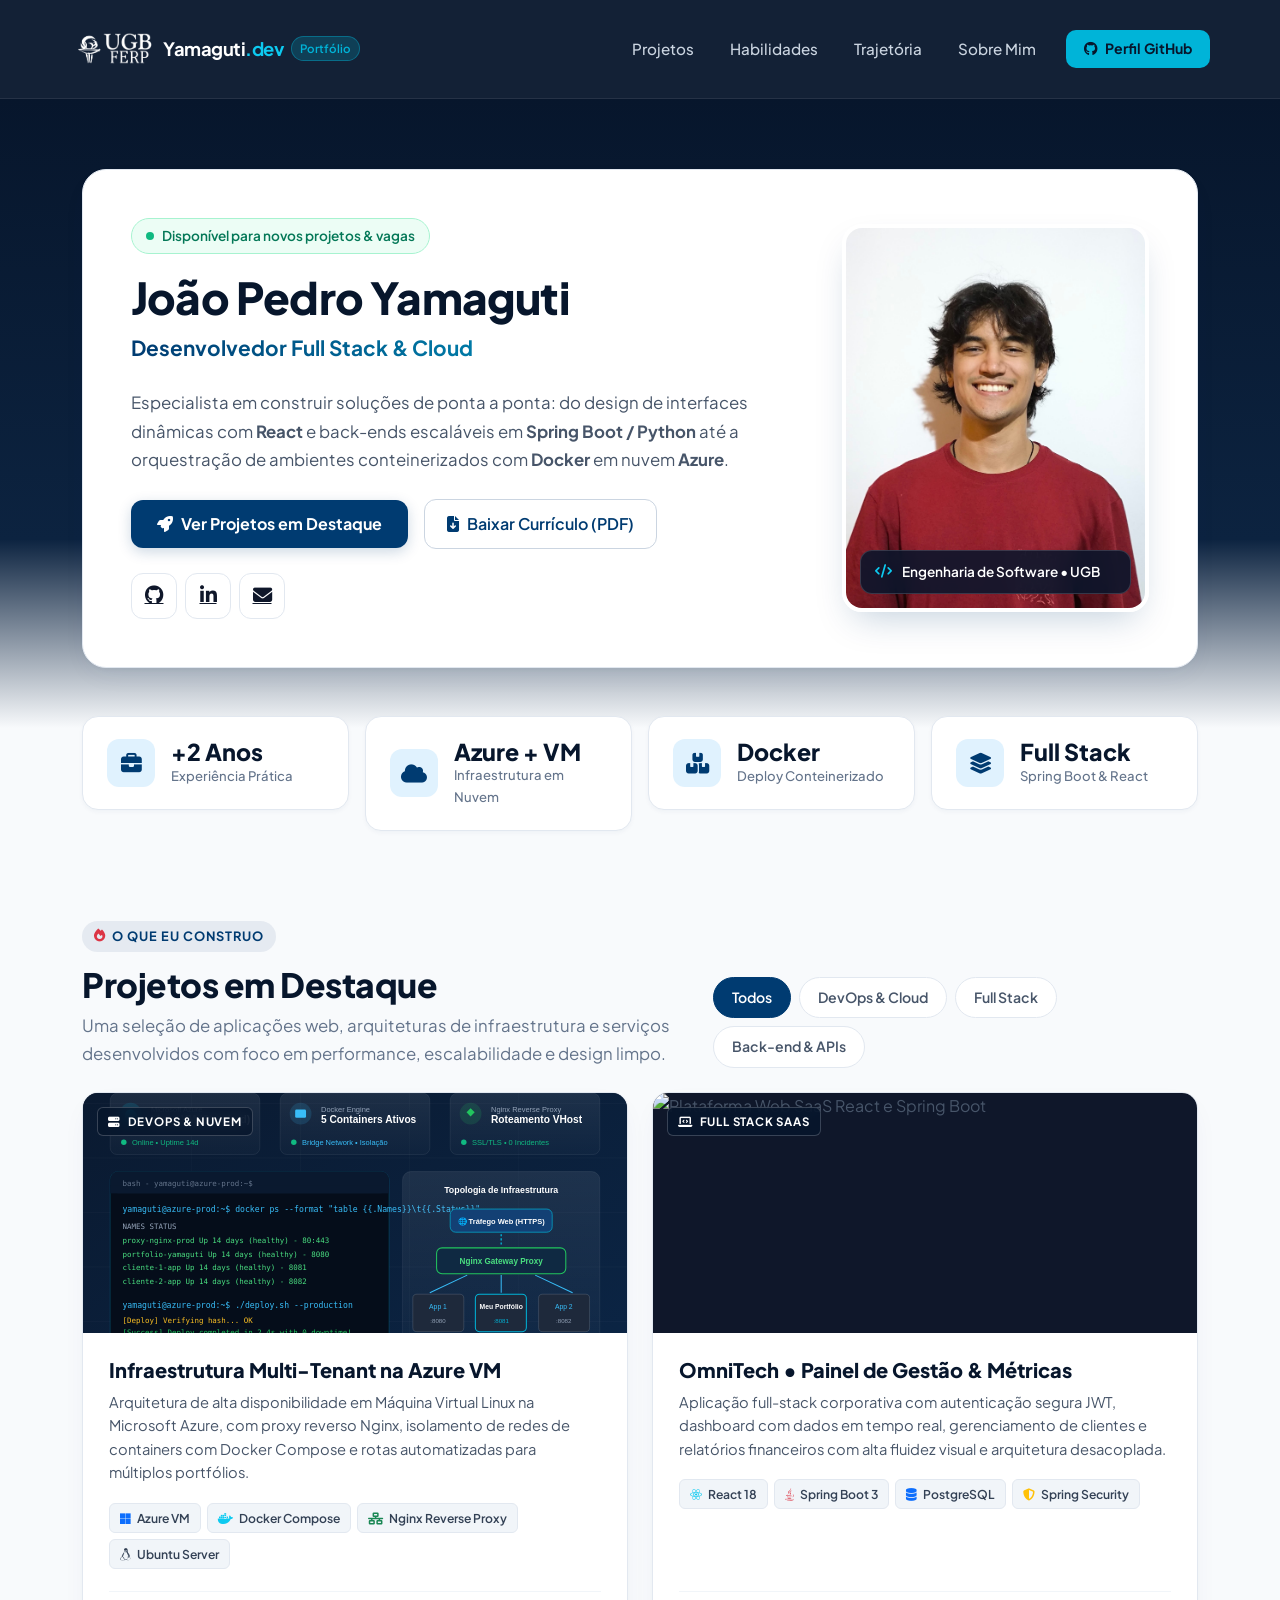
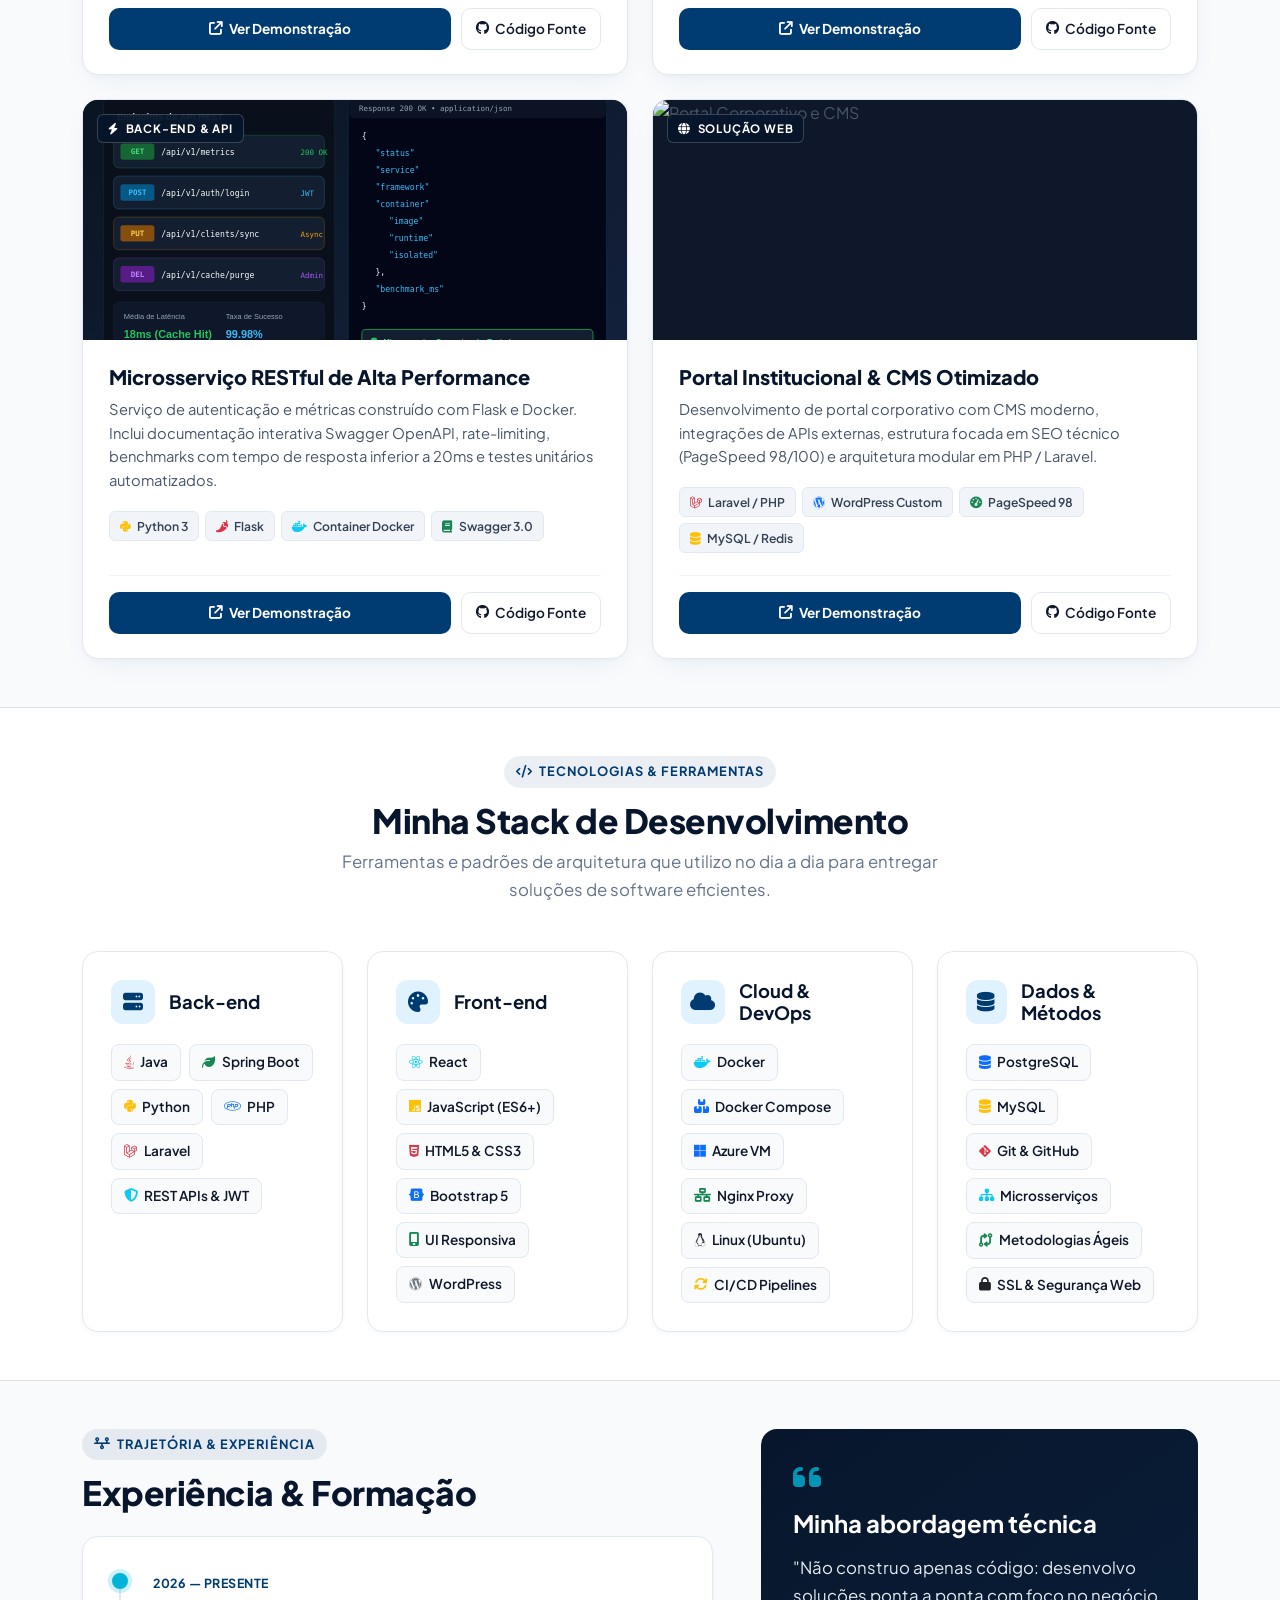
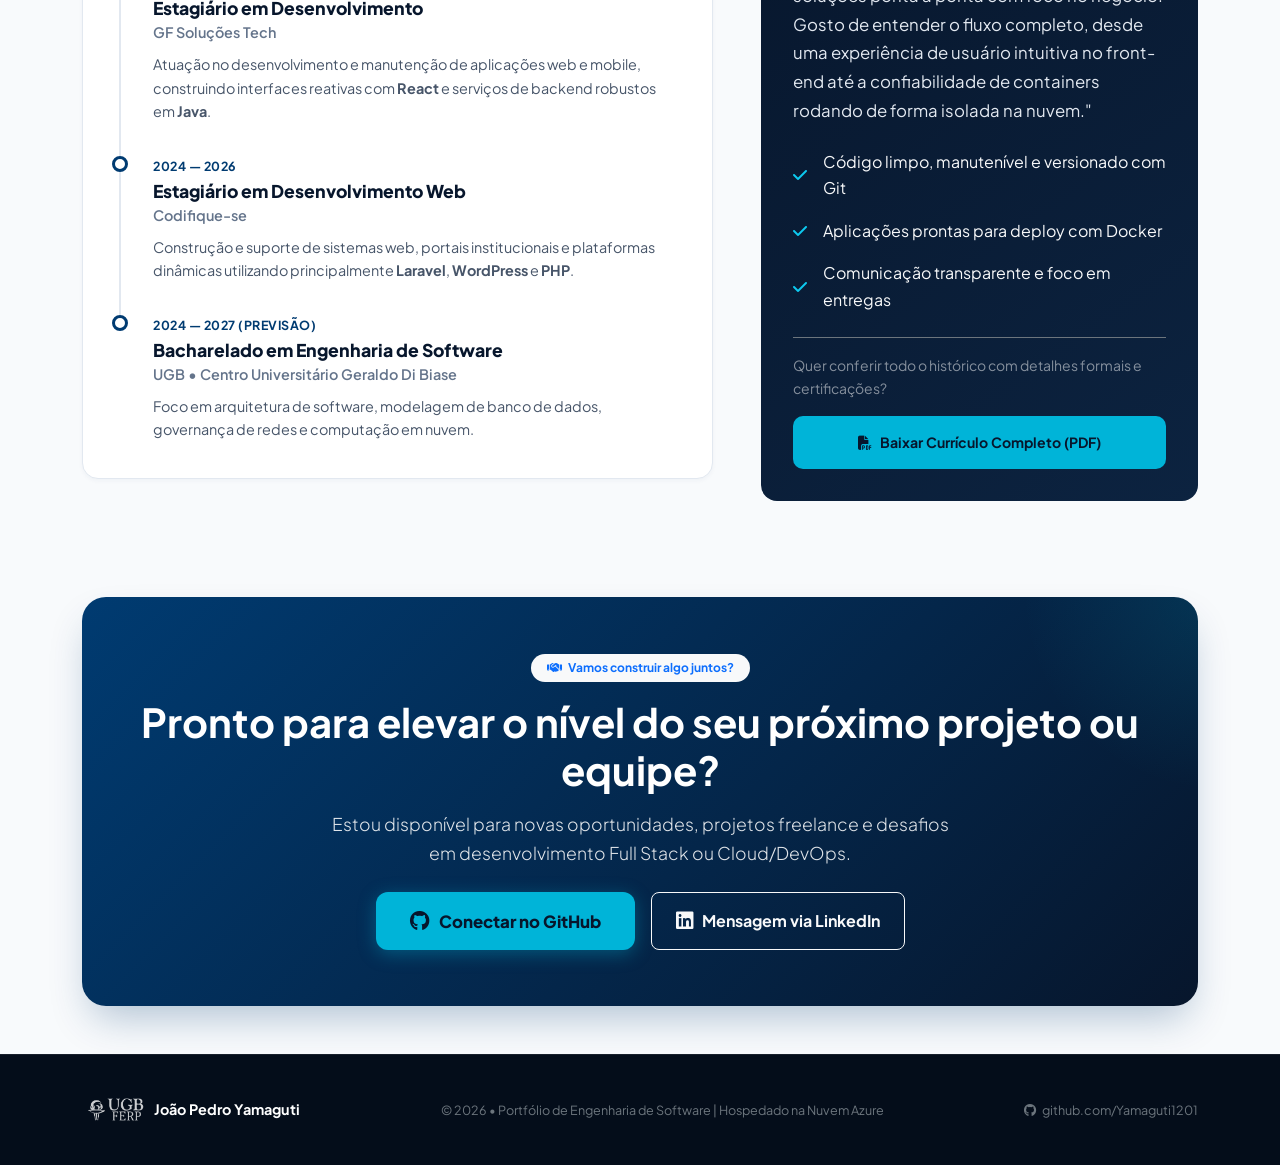
==== commit c67df1bb: "cliente 1 e cliente 2 feitos" ====
--- a/meu-portfolio/index.html
+++ b/meu-portfolio/index.html
@@ -55,9 +55,6 @@
             <a class="btn btn-nav-primary" href="https://github.com/Yamaguti1201" target="_blank" rel="noopener">
               <i class="fa-brands fa-github me-1"></i> Perfil GitHub
             </a>
-            <a class="btn btn-outline-light btn-sm d-inline-flex align-items-center px-2 py-2" href="/" title="Voltar ao Hub UGB" style="font-size: 0.82rem; border-radius: 8px;">
-              <i class="fa-solid fa-arrow-left me-1"></i> Hub UGB
-            </a>
           </li>
         </ul>
       </div>
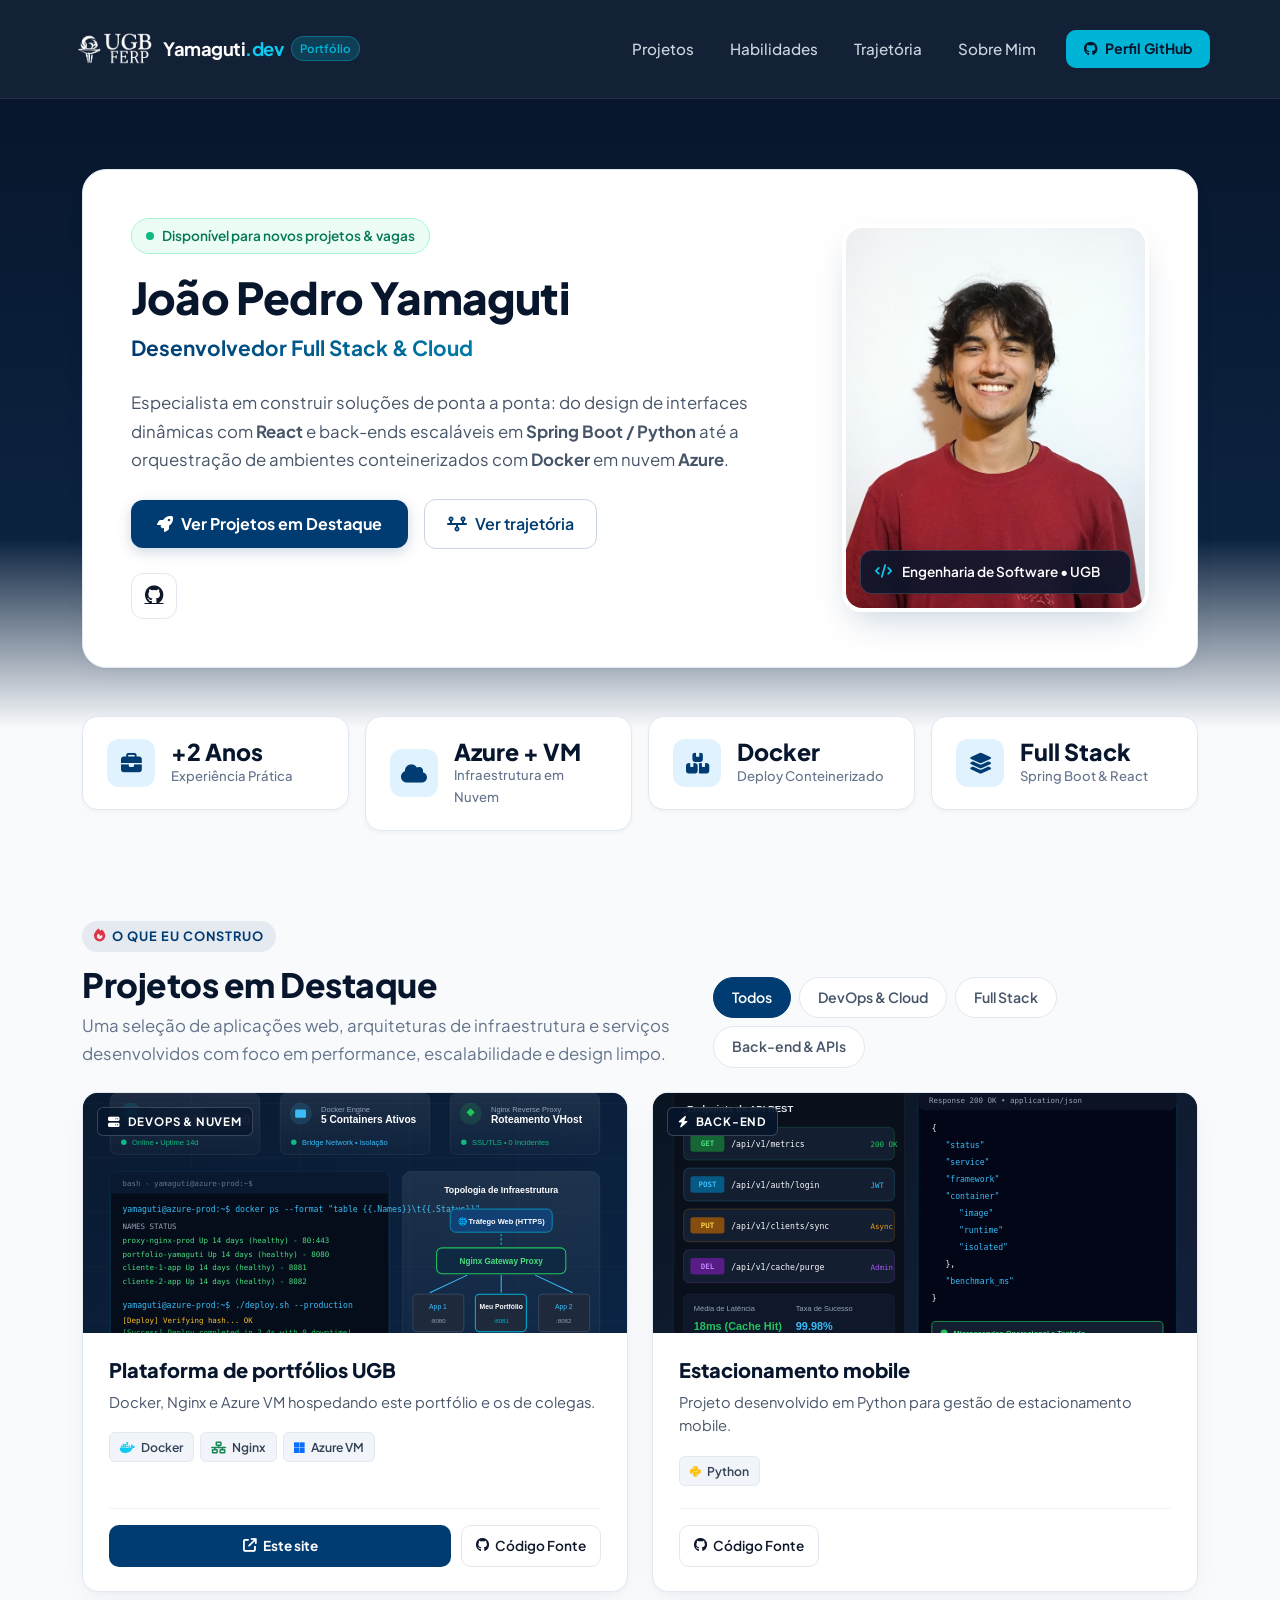
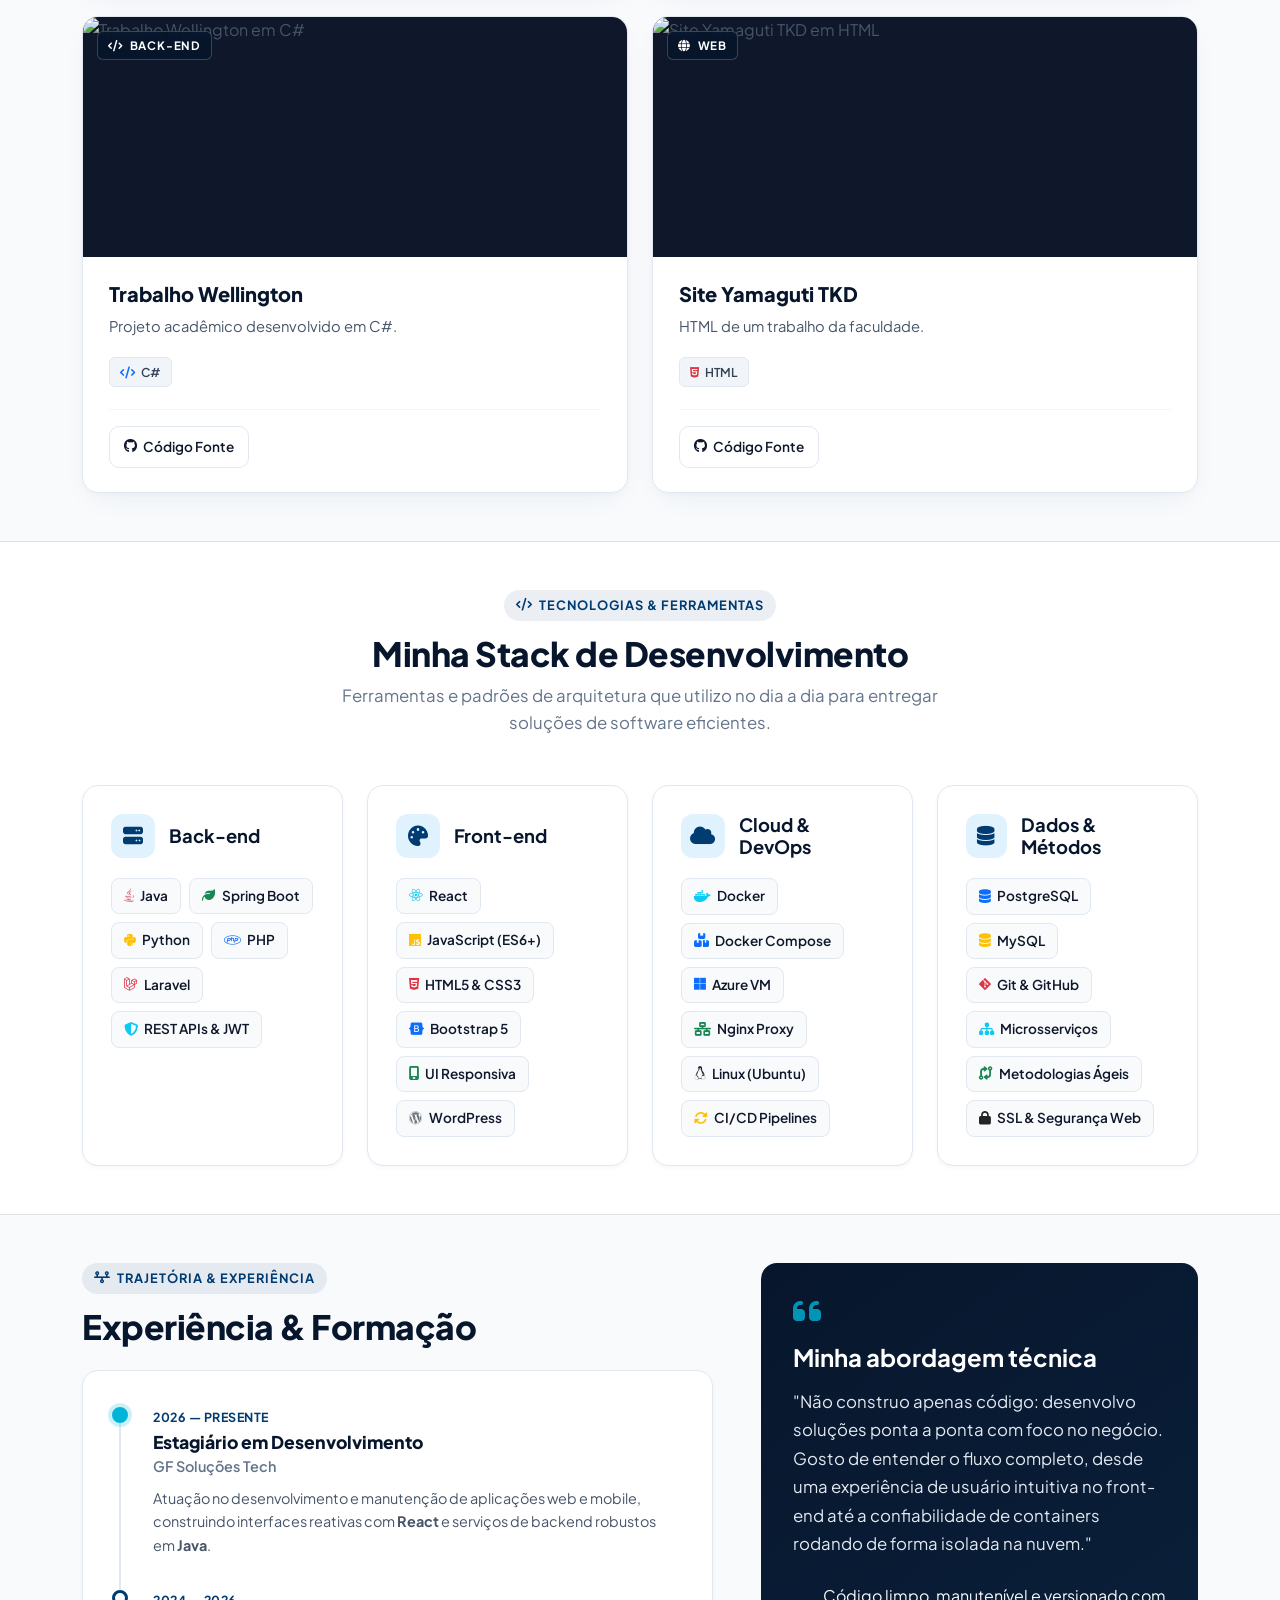
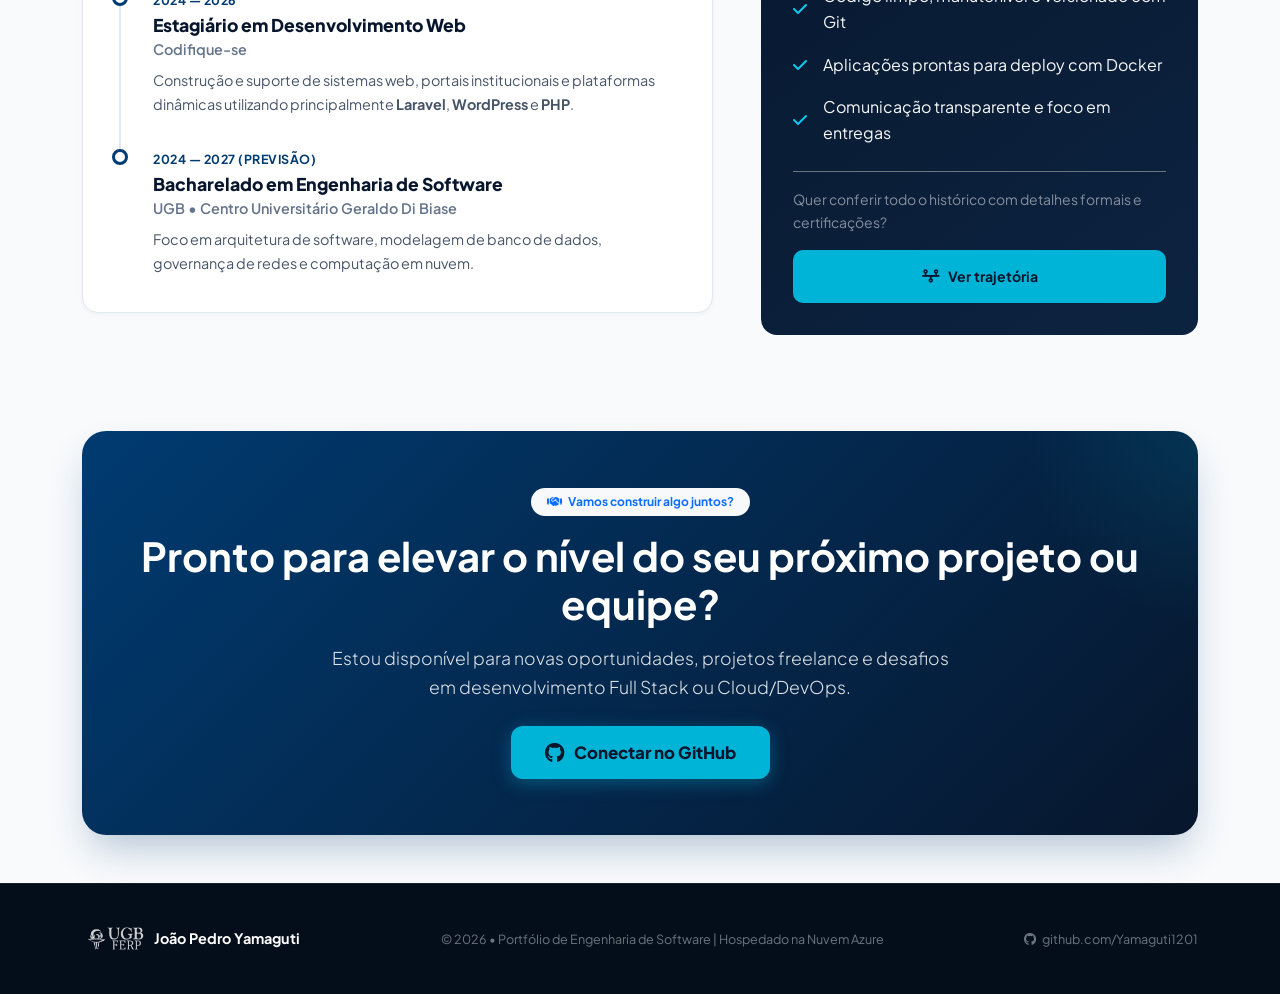
==== commit a490671a: "Alinhar os portfólios ao checklist do site: projetos reais, metadados e a Sara no cliente 2. Co-auth" ====
--- a/meu-portfolio/index.html
+++ b/meu-portfolio/index.html
@@ -5,6 +5,23 @@
   <meta charset="UTF-8" />
   <meta name="viewport" content="width=device-width, initial-scale=1.0" />
   <title>João Pedro Yamaguti | Desenvolvedor Full Stack & Cloud</title>
+  <meta name="description" content="João Pedro Yamaguti, estudante de Engenharia de Software no UGB, com portfólio de projetos reais no GitHub." />
+  <meta property="og:title" content="João Pedro Yamaguti | Desenvolvedor Full Stack & Cloud" />
+  <meta property="og:description" content="João Pedro Yamaguti, estudante de Engenharia de Software no UGB, com portfólio de projetos reais no GitHub." />
+  <meta property="og:type" content="website" />
+  <meta property="og:image" content="http://64.236.192.17/images/variable/perfil1%20-%20Edited.jpg" />
+  <link rel="icon" href="images/fixed/logoShadow2018.png" />
+
+  <script type="application/ld+json">
+  {
+    "@context": "https://schema.org",
+    "@type": "Person",
+    "name": "João Pedro Yamaguti",
+    "jobTitle": "Desenvolvedor Full Stack",
+    "alumniOf": "Centro Universitário Geraldo Di Biase",
+    "sameAs": "https://github.com/Yamaguti1201"
+  }
+  </script>
 
   <!-- Google Fonts & Bootstrap -->
   <link rel="preconnect" href="https://fonts.googleapis.com">
@@ -102,21 +119,15 @@
               <a href="#projetos" class="btn btn-main-action">
                 <i class="fa-solid fa-rocket"></i> Ver Projetos em Destaque
               </a>
-              <a href="https://github.com/Yamaguti1201" target="_blank" rel="noopener" class="btn btn-cv-download">
-                <i class="fa-solid fa-file-arrow-down"></i> Baixar Currículo (PDF)
+              <a href="#trajetoria" class="btn btn-cv-download">
+                <i class="fa-solid fa-timeline"></i> Ver trajetória
               </a>
             </div>
 
             <!-- Redes Sociais Rápidas -->
             <div class="d-flex gap-2 justify-content-center justify-content-md-start">
-              <a href="https://github.com/Yamaguti1201" target="_blank" rel="noopener" class="btn-social-icon" title="GitHub">
+              <a href="https://github.com/Yamaguti1201" target="_blank" rel="noopener" class="btn-social-icon" title="GitHub" aria-label="Perfil no GitHub">
                 <i class="fa-brands fa-github"></i>
-              </a>
-              <a href="https://github.com/Yamaguti1201" target="_blank" rel="noopener" class="btn-social-icon" title="LinkedIn">
-                <i class="fa-brands fa-linkedin-in"></i>
-              </a>
-              <a href="https://github.com/Yamaguti1201" target="_blank" rel="noopener" class="btn-social-icon" title="Enviar Email">
-                <i class="fa-solid fa-envelope"></i>
               </a>
             </div>
 
@@ -201,30 +212,28 @@
       <!-- Grid de Cards de Projetos -->
       <div class="row g-4">
 
-        <!-- Projeto 1: Cloud & DevOps Azure -->
+        <!-- Projeto 1: Plataforma de portfólios UGB -->
         <div class="col-lg-6 project-item" data-category="cloud">
           <div class="project-card">
             <div class="project-media-wrapper">
               <span class="project-category-tag"><i class="fa-solid fa-server me-1"></i> DevOps & Nuvem</span>
-              <img src="images/variable/project-cloud.svg" alt="Infraestrutura Azure e Docker" />
+              <img src="images/variable/project-cloud.svg" alt="Plataforma de portfólios UGB" />
             </div>
             <div class="project-content">
-              <h3 class="project-title">Infraestrutura Multi-Tenant na Azure VM</h3>
+              <h3 class="project-title">Plataforma de portfólios UGB</h3>
               <p class="project-desc">
-                Arquitetura de alta disponibilidade em Máquina Virtual Linux na Microsoft Azure, com proxy reverso Nginx, 
-                isolamento de redes de containers com Docker Compose e rotas automatizadas para múltiplos portfólios.
+                Docker, Nginx e Azure VM hospedando este portfólio e os de colegas.
               </p>
               <div class="tech-tags-list">
+                <span class="tech-tag"><i class="fa-brands fa-docker text-info me-1"></i> Docker</span>
+                <span class="tech-tag"><i class="fa-solid fa-network-wired text-success me-1"></i> Nginx</span>
                 <span class="tech-tag"><i class="fa-brands fa-microsoft text-primary me-1"></i> Azure VM</span>
-                <span class="tech-tag"><i class="fa-brands fa-docker text-info me-1"></i> Docker Compose</span>
-                <span class="tech-tag"><i class="fa-solid fa-network-wired text-success me-1"></i> Nginx Reverse Proxy</span>
-                <span class="tech-tag"><i class="fa-brands fa-linux me-1"></i> Ubuntu Server</span>
               </div>
               <div class="project-card-footer">
-                <a href="https://github.com/Yamaguti1201" target="_blank" rel="noopener" class="btn-project-primary">
-                  <i class="fa-solid fa-arrow-up-right-from-square"></i> Ver Demonstração
+                <a href="#contato" class="btn-project-primary">
+                  <i class="fa-solid fa-arrow-up-right-from-square"></i> Este site
                 </a>
-                <a href="https://github.com/Yamaguti1201" target="_blank" rel="noopener" class="btn-project-code">
+                <a href="https://github.com/Yamaguti1201/trabalhoPortifolioUgb" target="_blank" rel="noopener" class="btn-project-code">
                   <i class="fa-brands fa-github"></i> Código Fonte
                 </a>
               </div>
@@ -232,92 +241,71 @@
           </div>
         </div>
 
-        <!-- Projeto 2: Full Stack Spring Boot + React -->
+        <!-- Projeto 2: Estacionamento mobile -->
+        <div class="col-lg-6 project-item" data-category="backend">
+          <div class="project-card">
+            <div class="project-media-wrapper">
+              <span class="project-category-tag"><i class="fa-solid fa-bolt me-1"></i> Back-end</span>
+              <img src="images/variable/project-api.svg" alt="Estacionamento mobile em Python" />
+            </div>
+            <div class="project-content">
+              <h3 class="project-title">Estacionamento mobile</h3>
+              <p class="project-desc">
+                Projeto desenvolvido em Python para gestão de estacionamento mobile.
+              </p>
+              <div class="tech-tags-list">
+                <span class="tech-tag"><i class="fa-brands fa-python text-warning me-1"></i> Python</span>
+              </div>
+              <div class="project-card-footer">
+                <a href="https://github.com/Yamaguti1201/projeto_mobile_parking" target="_blank" rel="noopener" class="btn-project-code">
+                  <i class="fa-brands fa-github"></i> Código Fonte
+                </a>
+              </div>
+            </div>
+          </div>
+        </div>
+
+        <!-- Projeto 3: Trabalho Wellington -->
+        <div class="col-lg-6 project-item" data-category="backend">
+          <div class="project-card">
+            <div class="project-media-wrapper">
+              <span class="project-category-tag"><i class="fa-solid fa-code me-1"></i> Back-end</span>
+              <img src="images/variable/project-webapp.svg" alt="Trabalho Wellington em C#" />
+            </div>
+            <div class="project-content">
+              <h3 class="project-title">Trabalho Wellington</h3>
+              <p class="project-desc">
+                Projeto acadêmico desenvolvido em C#.
+              </p>
+              <div class="tech-tags-list">
+                <span class="tech-tag"><i class="fa-solid fa-code text-primary me-1"></i> C#</span>
+              </div>
+              <div class="project-card-footer">
+                <a href="https://github.com/Yamaguti1201/trabalho-wellington" target="_blank" rel="noopener" class="btn-project-code">
+                  <i class="fa-brands fa-github"></i> Código Fonte
+                </a>
+              </div>
+            </div>
+          </div>
+        </div>
+
+        <!-- Projeto 4: Site Yamaguti TKD -->
         <div class="col-lg-6 project-item" data-category="fullstack">
           <div class="project-card">
             <div class="project-media-wrapper">
-              <span class="project-category-tag"><i class="fa-solid fa-laptop-code me-1"></i> Full Stack SaaS</span>
-              <img src="images/variable/project-webapp.svg" alt="Plataforma Web SaaS React e Spring Boot" />
+              <span class="project-category-tag"><i class="fa-solid fa-globe me-1"></i> Web</span>
+              <img src="images/variable/project-cms.svg" alt="Site Yamaguti TKD em HTML" />
             </div>
             <div class="project-content">
-              <h3 class="project-title">OmniTech • Painel de Gestão & Métricas</h3>
+              <h3 class="project-title">Site Yamaguti TKD</h3>
               <p class="project-desc">
-                Aplicação full-stack corporativa com autenticação segura JWT, dashboard com dados em tempo real, 
-                gerenciamento de clientes e relatórios financeiros com alta fluidez visual e arquitetura desacoplada.
+                HTML de um trabalho da faculdade.
               </p>
               <div class="tech-tags-list">
-                <span class="tech-tag"><i class="fa-brands fa-react text-info me-1"></i> React 18</span>
-                <span class="tech-tag"><i class="fa-brands fa-java text-danger me-1"></i> Spring Boot 3</span>
-                <span class="tech-tag"><i class="fa-solid fa-database text-primary me-1"></i> PostgreSQL</span>
-                <span class="tech-tag"><i class="fa-solid fa-shield-halved text-warning me-1"></i> Spring Security</span>
+                <span class="tech-tag"><i class="fa-brands fa-html5 text-danger me-1"></i> HTML</span>
               </div>
               <div class="project-card-footer">
-                <a href="https://github.com/Yamaguti1201" target="_blank" rel="noopener" class="btn-project-primary">
-                  <i class="fa-solid fa-arrow-up-right-from-square"></i> Ver Demonstração
-                </a>
-                <a href="https://github.com/Yamaguti1201" target="_blank" rel="noopener" class="btn-project-code">
-                  <i class="fa-brands fa-github"></i> Código Fonte
-                </a>
-              </div>
-            </div>
-          </div>
-        </div>
-
-        <!-- Projeto 3: API Python Flask Microservice -->
-        <div class="col-lg-6 project-item" data-category="backend">
-          <div class="project-card">
-            <div class="project-media-wrapper">
-              <span class="project-category-tag"><i class="fa-solid fa-bolt me-1"></i> Back-end & API</span>
-              <img src="images/variable/project-api.svg" alt="API REST em Python e Flask" />
-            </div>
-            <div class="project-content">
-              <h3 class="project-title">Microsserviço RESTful de Alta Performance</h3>
-              <p class="project-desc">
-                Serviço de autenticação e métricas construído com Flask e Docker. Inclui documentação interativa Swagger OpenAPI, 
-                rate-limiting, benchmarks com tempo de resposta inferior a 20ms e testes unitários automatizados.
-              </p>
-              <div class="tech-tags-list">
-                <span class="tech-tag"><i class="fa-brands fa-python text-warning me-1"></i> Python 3</span>
-                <span class="tech-tag"><i class="fa-solid fa-pepper-hot text-danger me-1"></i> Flask</span>
-                <span class="tech-tag"><i class="fa-brands fa-docker text-info me-1"></i> Container Docker</span>
-                <span class="tech-tag"><i class="fa-solid fa-book text-success me-1"></i> Swagger 3.0</span>
-              </div>
-              <div class="project-card-footer">
-                <a href="https://github.com/Yamaguti1201" target="_blank" rel="noopener" class="btn-project-primary">
-                  <i class="fa-solid fa-arrow-up-right-from-square"></i> Ver Demonstração
-                </a>
-                <a href="https://github.com/Yamaguti1201" target="_blank" rel="noopener" class="btn-project-code">
-                  <i class="fa-brands fa-github"></i> Código Fonte
-                </a>
-              </div>
-            </div>
-          </div>
-        </div>
-
-        <!-- Projeto 4: Portal Web & Otimização de Performance -->
-        <div class="col-lg-6 project-item" data-category="fullstack">
-          <div class="project-card">
-            <div class="project-media-wrapper">
-              <span class="project-category-tag"><i class="fa-solid fa-globe me-1"></i> Solução Web</span>
-              <img src="images/variable/project-cms.svg" alt="Portal Corporativo e CMS" />
-            </div>
-            <div class="project-content">
-              <h3 class="project-title">Portal Institucional & CMS Otimizado</h3>
-              <p class="project-desc">
-                Desenvolvimento de portal corporativo com CMS moderno, integrações de APIs externas, 
-                estrutura focada em SEO técnico (PageSpeed 98/100) e arquitetura modular em PHP / Laravel.
-              </p>
-              <div class="tech-tags-list">
-                <span class="tech-tag"><i class="fa-brands fa-laravel text-danger me-1"></i> Laravel / PHP</span>
-                <span class="tech-tag"><i class="fa-brands fa-wordpress text-primary me-1"></i> WordPress Custom</span>
-                <span class="tech-tag"><i class="fa-solid fa-gauge-high text-success me-1"></i> PageSpeed 98</span>
-                <span class="tech-tag"><i class="fa-solid fa-database text-warning me-1"></i> MySQL / Redis</span>
-              </div>
-              <div class="project-card-footer">
-                <a href="https://github.com/Yamaguti1201" target="_blank" rel="noopener" class="btn-project-primary">
-                  <i class="fa-solid fa-arrow-up-right-from-square"></i> Ver Demonstração
-                </a>
-                <a href="https://github.com/Yamaguti1201" target="_blank" rel="noopener" class="btn-project-code">
+                <a href="https://github.com/Yamaguti1201/YamagutiTKD" target="_blank" rel="noopener" class="btn-project-code">
                   <i class="fa-brands fa-github"></i> Código Fonte
                 </a>
               </div>
@@ -507,8 +495,8 @@
               <p class="small text-white-50 mb-3">
                 Quer conferir todo o histórico com detalhes formais e certificações?
               </p>
-              <a href="https://github.com/Yamaguti1201" target="_blank" rel="noopener" class="btn btn-nav-primary w-100 py-3 text-center justify-content-center d-flex align-items-center gap-2">
-                <i class="fa-solid fa-file-pdf"></i> Baixar Currículo Completo (PDF)
+              <a href="#trajetoria" class="btn btn-nav-primary w-100 py-3 text-center justify-content-center d-flex align-items-center gap-2">
+                <i class="fa-solid fa-timeline"></i> Ver trajetória
               </a>
             </div>
           </div>
@@ -538,9 +526,6 @@
         <div class="d-flex flex-wrap gap-3 justify-content-center">
           <a href="https://github.com/Yamaguti1201" target="_blank" rel="noopener" class="btn btn-cta-contact">
             <i class="fa-brands fa-github fs-5"></i> Conectar no GitHub
-          </a>
-          <a href="https://github.com/Yamaguti1201" target="_blank" rel="noopener" class="btn btn-outline-light px-4 py-3 rounded-3 fw-bold d-inline-flex align-items-center gap-2">
-            <i class="fa-brands fa-linkedin fs-5"></i> Mensagem via LinkedIn
           </a>
         </div>
       </div>
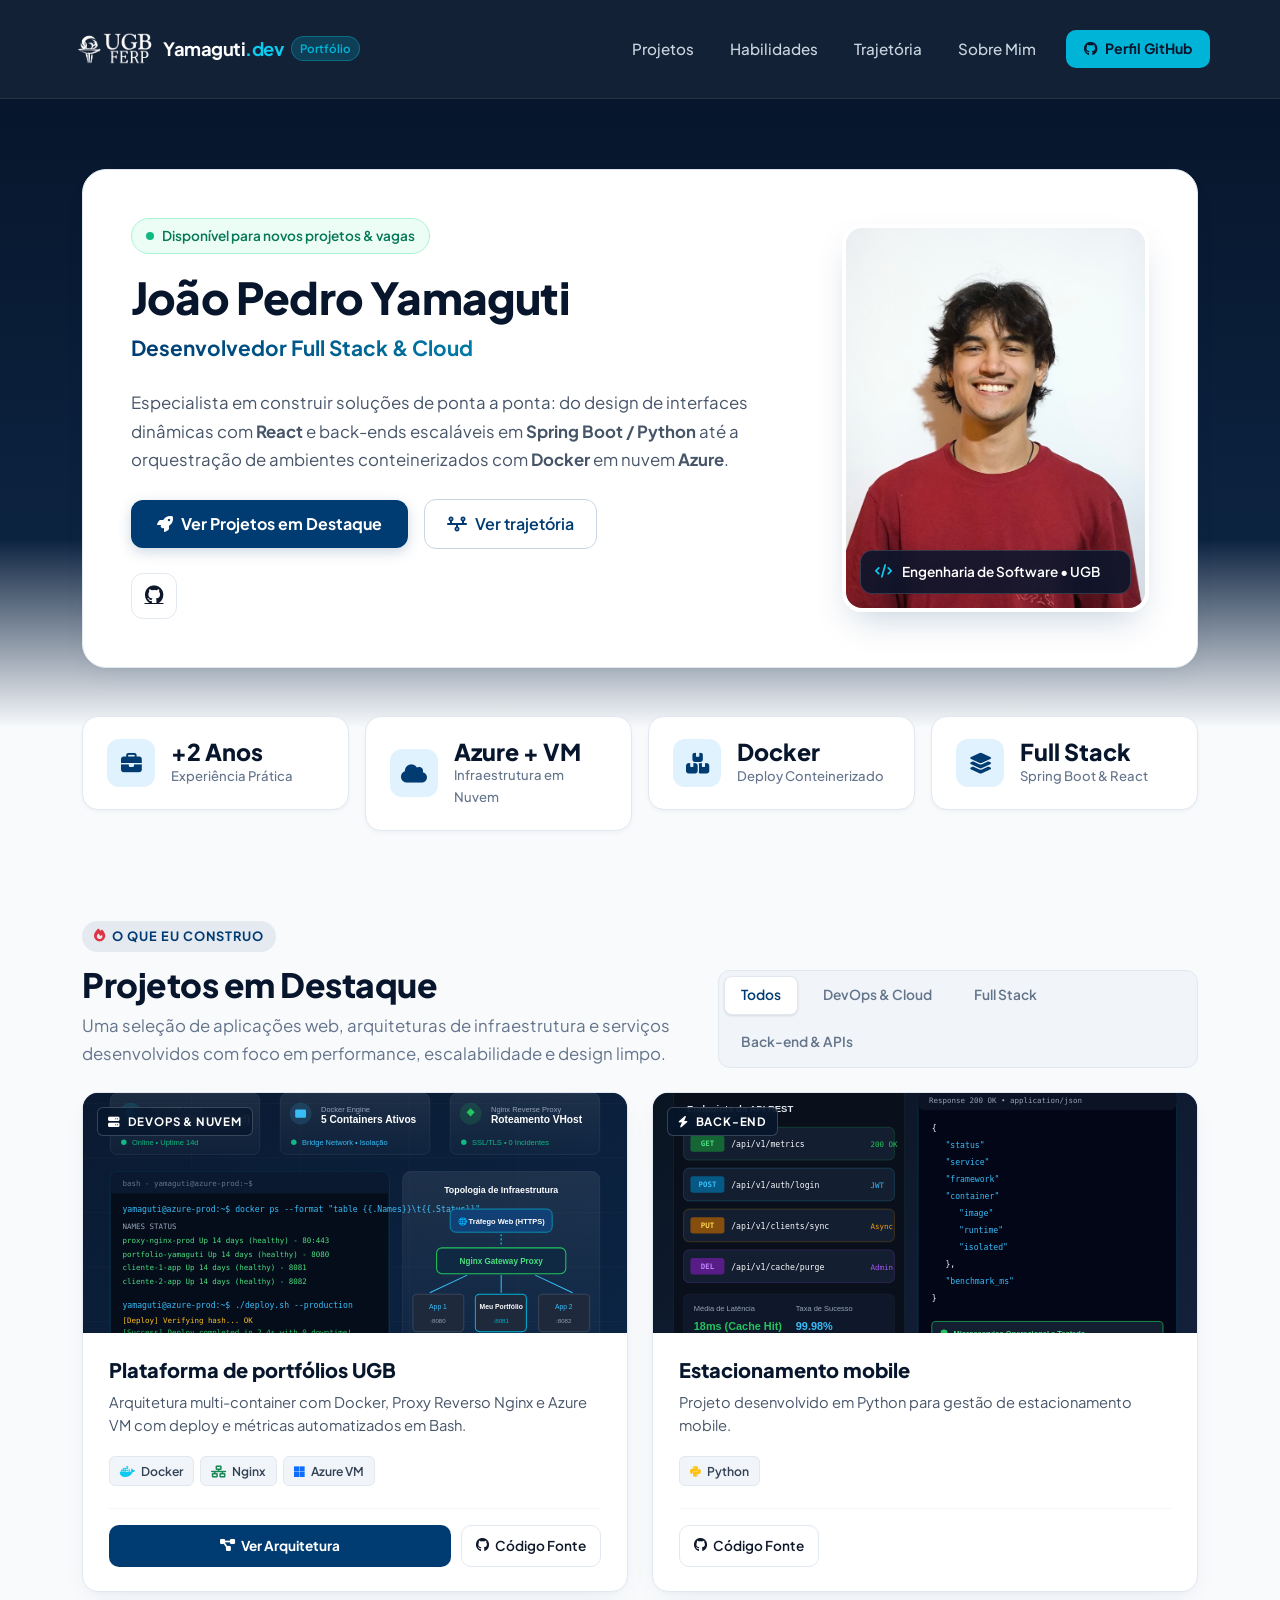
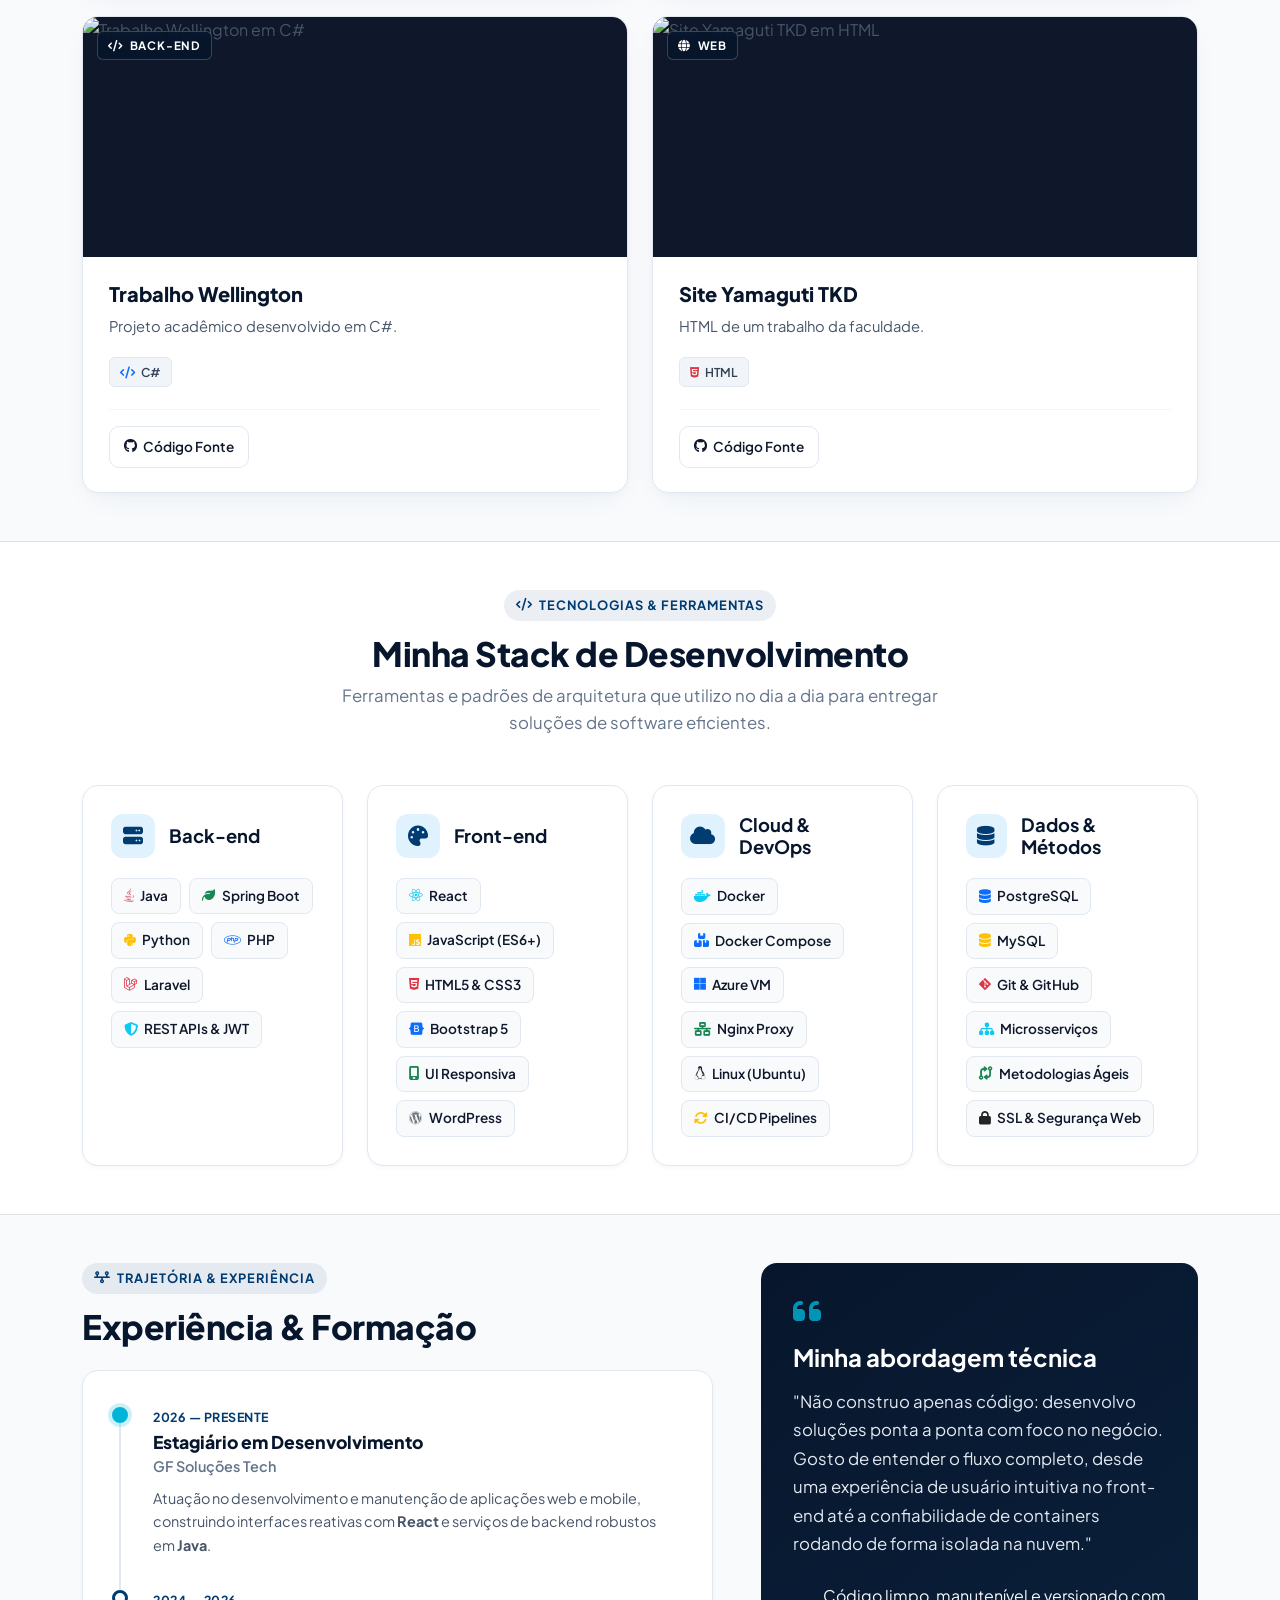
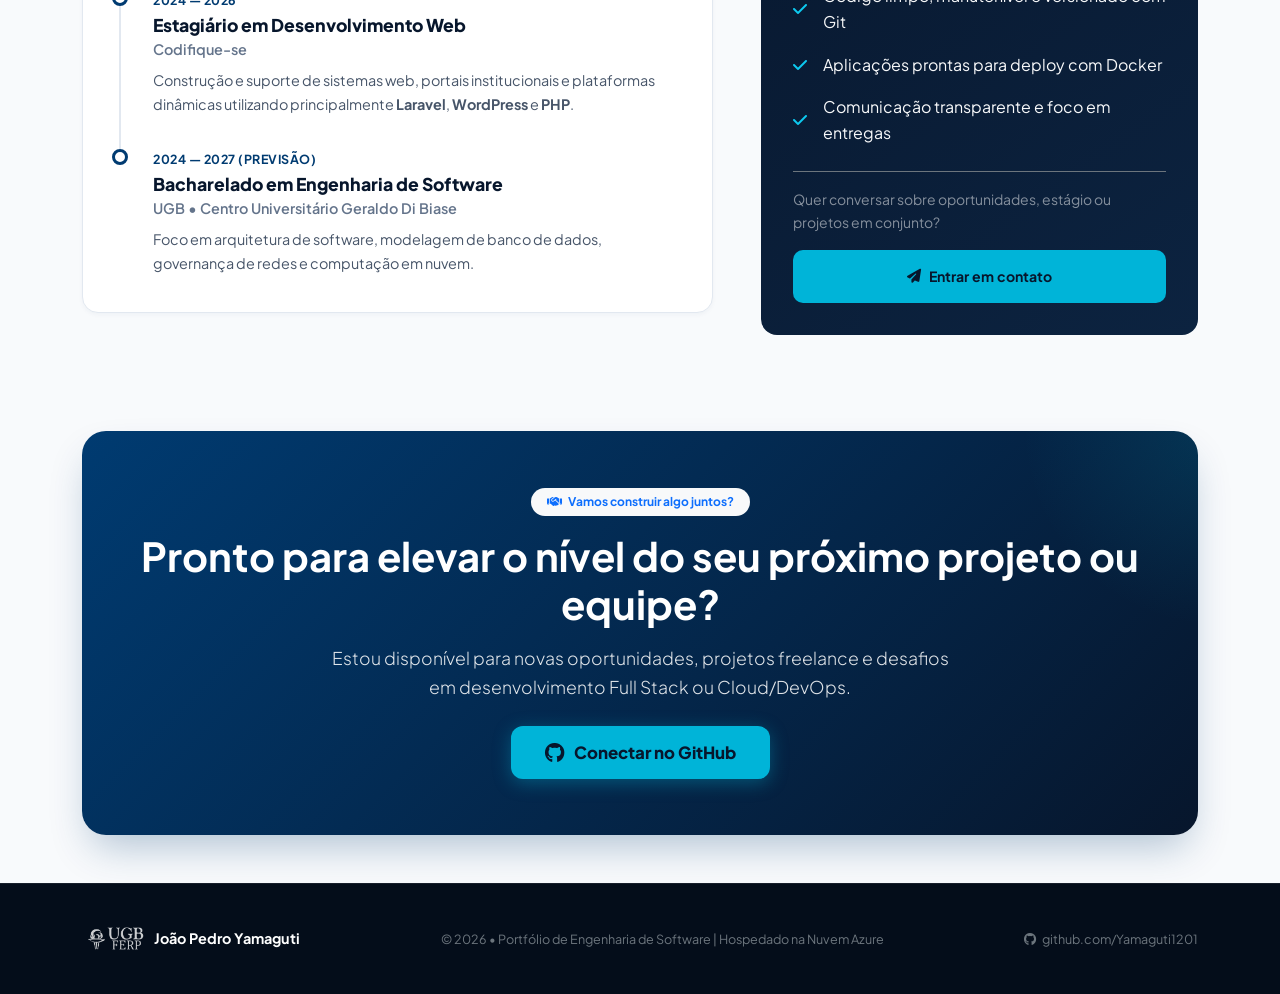
==== commit 894f16a8: "feat: otimiza imagens, corrige bugs de CSS/HTML, adiciona modais e melhora proxy/scripts" ====
--- a/meu-portfolio/index.html
+++ b/meu-portfolio/index.html
@@ -9,7 +9,7 @@
   <meta property="og:title" content="João Pedro Yamaguti | Desenvolvedor Full Stack & Cloud" />
   <meta property="og:description" content="João Pedro Yamaguti, estudante de Engenharia de Software no UGB, com portfólio de projetos reais no GitHub." />
   <meta property="og:type" content="website" />
-  <meta property="og:image" content="http://64.236.192.17/images/variable/perfil1%20-%20Edited.jpg" />
+  <meta property="og:image" content="http://64.236.192.17/images/variable/perfil-yamaguti.jpg" />
   <link rel="icon" href="images/fixed/logoShadow2018.png" />
 
   <script type="application/ld+json">
@@ -89,7 +89,7 @@
           <!-- Foto de Perfil / Visual -->
           <div class="col-lg-4 col-md-5 order-md-2">
             <div class="hero-img-box">
-              <img src="images/variable/perfil1 - Edited.jpg" alt="Foto de João Pedro Yamaguti" />
+              <img src="images/variable/perfil-yamaguti.jpg" alt="Foto de João Pedro Yamaguti" decoding="async" />
               <div class="hero-img-tag">
                 <i class="fa-solid fa-code text-info"></i>
                 <span class="fw-semibold">Engenharia de Software • UGB</span>
@@ -201,11 +201,11 @@
         </div>
 
         <!-- Filtros Rápidos (Interativos via JS) -->
-        <div class="d-flex flex-wrap gap-2" id="project-filters">
-          <button class="filter-btn active" data-filter="all">Todos</button>
-          <button class="filter-btn" data-filter="cloud">DevOps & Cloud</button>
-          <button class="filter-btn" data-filter="fullstack">Full Stack</button>
-          <button class="filter-btn" data-filter="backend">Back-end & APIs</button>
+        <div class="d-flex flex-wrap gap-2" id="project-filters" role="tablist" aria-label="Filtrar projetos por categoria">
+          <button class="filter-btn active" data-filter="all" role="tab" aria-selected="true">Todos</button>
+          <button class="filter-btn" data-filter="cloud" role="tab" aria-selected="false">DevOps & Cloud</button>
+          <button class="filter-btn" data-filter="fullstack" role="tab" aria-selected="false">Full Stack</button>
+          <button class="filter-btn" data-filter="backend" role="tab" aria-selected="false">Back-end & APIs</button>
         </div>
       </div>
 
@@ -217,12 +217,12 @@
           <div class="project-card">
             <div class="project-media-wrapper">
               <span class="project-category-tag"><i class="fa-solid fa-server me-1"></i> DevOps & Nuvem</span>
-              <img src="images/variable/project-cloud.svg" alt="Plataforma de portfólios UGB" />
+              <img src="images/variable/project-cloud.svg" alt="Plataforma de portfólios UGB" loading="lazy" decoding="async" />
             </div>
             <div class="project-content">
               <h3 class="project-title">Plataforma de portfólios UGB</h3>
               <p class="project-desc">
-                Docker, Nginx e Azure VM hospedando este portfólio e os de colegas.
+                Arquitetura multi-container com Docker, Proxy Reverso Nginx e Azure VM com deploy e métricas automatizados em Bash.
               </p>
               <div class="tech-tags-list">
                 <span class="tech-tag"><i class="fa-brands fa-docker text-info me-1"></i> Docker</span>
@@ -230,9 +230,9 @@
                 <span class="tech-tag"><i class="fa-brands fa-microsoft text-primary me-1"></i> Azure VM</span>
               </div>
               <div class="project-card-footer">
-                <a href="#contato" class="btn-project-primary">
-                  <i class="fa-solid fa-arrow-up-right-from-square"></i> Este site
-                </a>
+                <button type="button" class="btn-project-primary border-0" data-bs-toggle="modal" data-bs-target="#modalArquiteturaUGB">
+                  <i class="fa-solid fa-diagram-project"></i> Ver Arquitetura
+                </button>
                 <a href="https://github.com/Yamaguti1201/trabalhoPortifolioUgb" target="_blank" rel="noopener" class="btn-project-code">
                   <i class="fa-brands fa-github"></i> Código Fonte
                 </a>
@@ -246,7 +246,7 @@
           <div class="project-card">
             <div class="project-media-wrapper">
               <span class="project-category-tag"><i class="fa-solid fa-bolt me-1"></i> Back-end</span>
-              <img src="images/variable/project-api.svg" alt="Estacionamento mobile em Python" />
+              <img src="images/variable/project-api.svg" alt="Estacionamento mobile em Python" loading="lazy" decoding="async" />
             </div>
             <div class="project-content">
               <h3 class="project-title">Estacionamento mobile</h3>
@@ -270,7 +270,7 @@
           <div class="project-card">
             <div class="project-media-wrapper">
               <span class="project-category-tag"><i class="fa-solid fa-code me-1"></i> Back-end</span>
-              <img src="images/variable/project-webapp.svg" alt="Trabalho Wellington em C#" />
+              <img src="images/variable/project-webapp.svg" alt="Trabalho Wellington em C#" loading="lazy" decoding="async" />
             </div>
             <div class="project-content">
               <h3 class="project-title">Trabalho Wellington</h3>
@@ -294,7 +294,7 @@
           <div class="project-card">
             <div class="project-media-wrapper">
               <span class="project-category-tag"><i class="fa-solid fa-globe me-1"></i> Web</span>
-              <img src="images/variable/project-cms.svg" alt="Site Yamaguti TKD em HTML" />
+              <img src="images/variable/project-cms.svg" alt="Site Yamaguti TKD em HTML" loading="lazy" decoding="async" />
             </div>
             <div class="project-content">
               <h3 class="project-title">Site Yamaguti TKD</h3>
@@ -493,10 +493,10 @@
 
             <div class="pt-3 border-top border-secondary">
               <p class="small text-white-50 mb-3">
-                Quer conferir todo o histórico com detalhes formais e certificações?
-              </p>
-              <a href="#trajetoria" class="btn btn-nav-primary w-100 py-3 text-center justify-content-center d-flex align-items-center gap-2">
-                <i class="fa-solid fa-timeline"></i> Ver trajetória
+                Quer conversar sobre oportunidades, estágio ou projetos em conjunto?
+              </p>
+              <a href="#contato" class="btn btn-nav-primary w-100 py-3 text-center justify-content-center d-flex align-items-center gap-2">
+                <i class="fa-solid fa-paper-plane"></i> Entrar em contato
               </a>
             </div>
           </div>
@@ -554,6 +554,57 @@
     </div>
   </footer>
 
+  <!-- Modal de Arquitetura DevOps (shadcn/ui Dialog style) -->
+  <div class="modal fade" id="modalArquiteturaUGB" tabindex="-1" aria-labelledby="modalArquiteturaUGBLabel" aria-hidden="true">
+    <div class="modal-dialog modal-lg modal-dialog-centered">
+      <div class="modal-content border-0 shadow-lg" style="border-radius: 16px; overflow: hidden;">
+        <div class="modal-header text-white border-0 py-3 px-4" style="background: #07162c;">
+          <h5 class="modal-title fs-6 fw-bold d-flex align-items-center gap-2" id="modalArquiteturaUGBLabel">
+            <i class="fa-solid fa-server text-info"></i> Especificações da Arquitetura Cloud &amp; DevOps
+          </h5>
+          <button type="button" class="btn-close btn-close-white" data-bs-dismiss="modal" aria-label="Fechar"></button>
+        </div>
+        <div class="modal-body p-4">
+          <p class="text-secondary small mb-3">
+            Infraestrutura desenhada para alta disponibilidade, isolamento de processos e deploy automatizado na nuvem Microsoft Azure:
+          </p>
+          <div class="row g-3">
+            <div class="col-md-6">
+              <div class="p-3 rounded-3 border bg-light h-100">
+                <strong class="d-block text-dark mb-1"><i class="fa-solid fa-network-wired text-primary me-1"></i> Gateway Proxy Reverso</strong>
+                <span class="small text-secondary">Nginx Alpine na porta 80 com compressão Gzip ativa, headers de segurança e roteamento por subdomínio (nip.io) e subcaminho.</span>
+              </div>
+            </div>
+            <div class="col-md-6">
+              <div class="p-3 rounded-3 border bg-light h-100">
+                <strong class="d-block text-dark mb-1"><i class="fa-brands fa-docker text-info me-1"></i> Isolamento em Containers</strong>
+                <span class="small text-secondary">Serviços independentes em rede bridge interna (<code>portfolio-net</code>) com política <code>restart: always</code> e healthchecks nativos.</span>
+              </div>
+            </div>
+            <div class="col-md-6">
+              <div class="p-3 rounded-3 border bg-light h-100">
+                <strong class="d-block text-dark mb-1"><i class="fa-solid fa-terminal text-success me-1"></i> Deploy Automatizado (CI/CD)</strong>
+                <span class="small text-secondary">Script <code>deploy.sh</code> com versionamento de deploys, build automatizado e verificação HTTP em todas as rotas.</span>
+              </div>
+            </div>
+            <div class="col-md-6">
+              <div class="p-3 rounded-3 border bg-light h-100">
+                <strong class="d-block text-dark mb-1"><i class="fa-solid fa-chart-line text-warning me-1"></i> Observabilidade &amp; Métricas</strong>
+                <span class="small text-secondary">Monitoramento em tempo real via <code>metrics.sh</code> medindo uso de CPU, memória, I/O de rede e latência HTTP.</span>
+              </div>
+            </div>
+          </div>
+        </div>
+        <div class="modal-footer border-top bg-light py-2 px-4">
+          <a href="https://github.com/Yamaguti1201/trabalhoPortifolioUgb" target="_blank" rel="noopener" class="btn btn-sm btn-dark rounded-3">
+            <i class="fa-brands fa-github me-1"></i> Ver Repositório no GitHub
+          </a>
+          <button type="button" class="btn btn-sm btn-outline-secondary rounded-3" data-bs-dismiss="modal">Fechar</button>
+        </div>
+      </div>
+    </div>
+  </div>
+
   <!-- Scripts -->
   <script src="https://cdn.jsdelivr.net/npm/bootstrap@5.3.3/dist/js/bootstrap.bundle.min.js"></script>
   <script>
@@ -564,9 +615,13 @@
 
       filterBtns.forEach(btn => {
         btn.addEventListener('click', function () {
-          // Atualiza botão ativo
-          filterBtns.forEach(b => b.classList.remove('active'));
+          // Atualiza botão ativo e atributos ARIA
+          filterBtns.forEach(b => {
+            b.classList.remove('active');
+            b.setAttribute('aria-selected', 'false');
+          });
           this.classList.add('active');
+          this.setAttribute('aria-selected', 'true');
 
           const filterValue = this.getAttribute('data-filter');
 
--- a/meu-portfolio/style.css
+++ b/meu-portfolio/style.css
@@ -1,5 +1,3 @@
-@import url('https://fonts.googleapis.com/css2?family=Plus+Jakarta+Sans:wght@400;500;600;700;800&family=Inter:wght@400;500;600;700&display=swap');
-
 :root {
   --primary-dark: #07162c;
   --primary-blue: #003b71;
@@ -27,6 +25,10 @@
   overflow-x: hidden;
 }
 
+section[id] {
+  scroll-margin-top: 92px;
+}
+
 /* ==========================================================================
    Navbar
    ========================================================================== */
@@ -349,24 +351,35 @@
   max-width: 640px;
 }
 
-/* Filter pills */
+/* Filter pills (shadcn/ui TabsList style) */
+#project-filters {
+  background: #f1f5f9;
+  padding: 5px;
+  border-radius: 12px;
+  border: 1px solid #e2e8f0;
+}
+
 .filter-btn {
-  background: #ffffff;
-  border: 1.5px solid #e2e8f0;
-  color: var(--text-body);
-  font-size: 0.88rem;
+  background: transparent;
+  border: 1px solid transparent;
+  color: var(--text-muted);
+  font-size: 0.86rem;
   font-weight: 600;
-  padding: 8px 18px;
-  border-radius: 25px;
+  padding: 7px 16px;
+  border-radius: 8px;
   cursor: pointer;
   transition: all 0.2s ease;
 }
 
-.filter-btn:hover,
+.filter-btn:hover {
+  color: var(--primary-dark);
+}
+
 .filter-btn.active {
-  background: var(--primary-blue);
-  border-color: var(--primary-blue);
-  color: #ffffff;
+  background: #ffffff;
+  border-color: #e2e8f0;
+  color: var(--primary-blue);
+  box-shadow: 0 1px 3px rgba(15, 23, 42, 0.08), 0 1px 2px rgba(15, 23, 42, 0.04);
 }
 
 /* ==========================================================================
